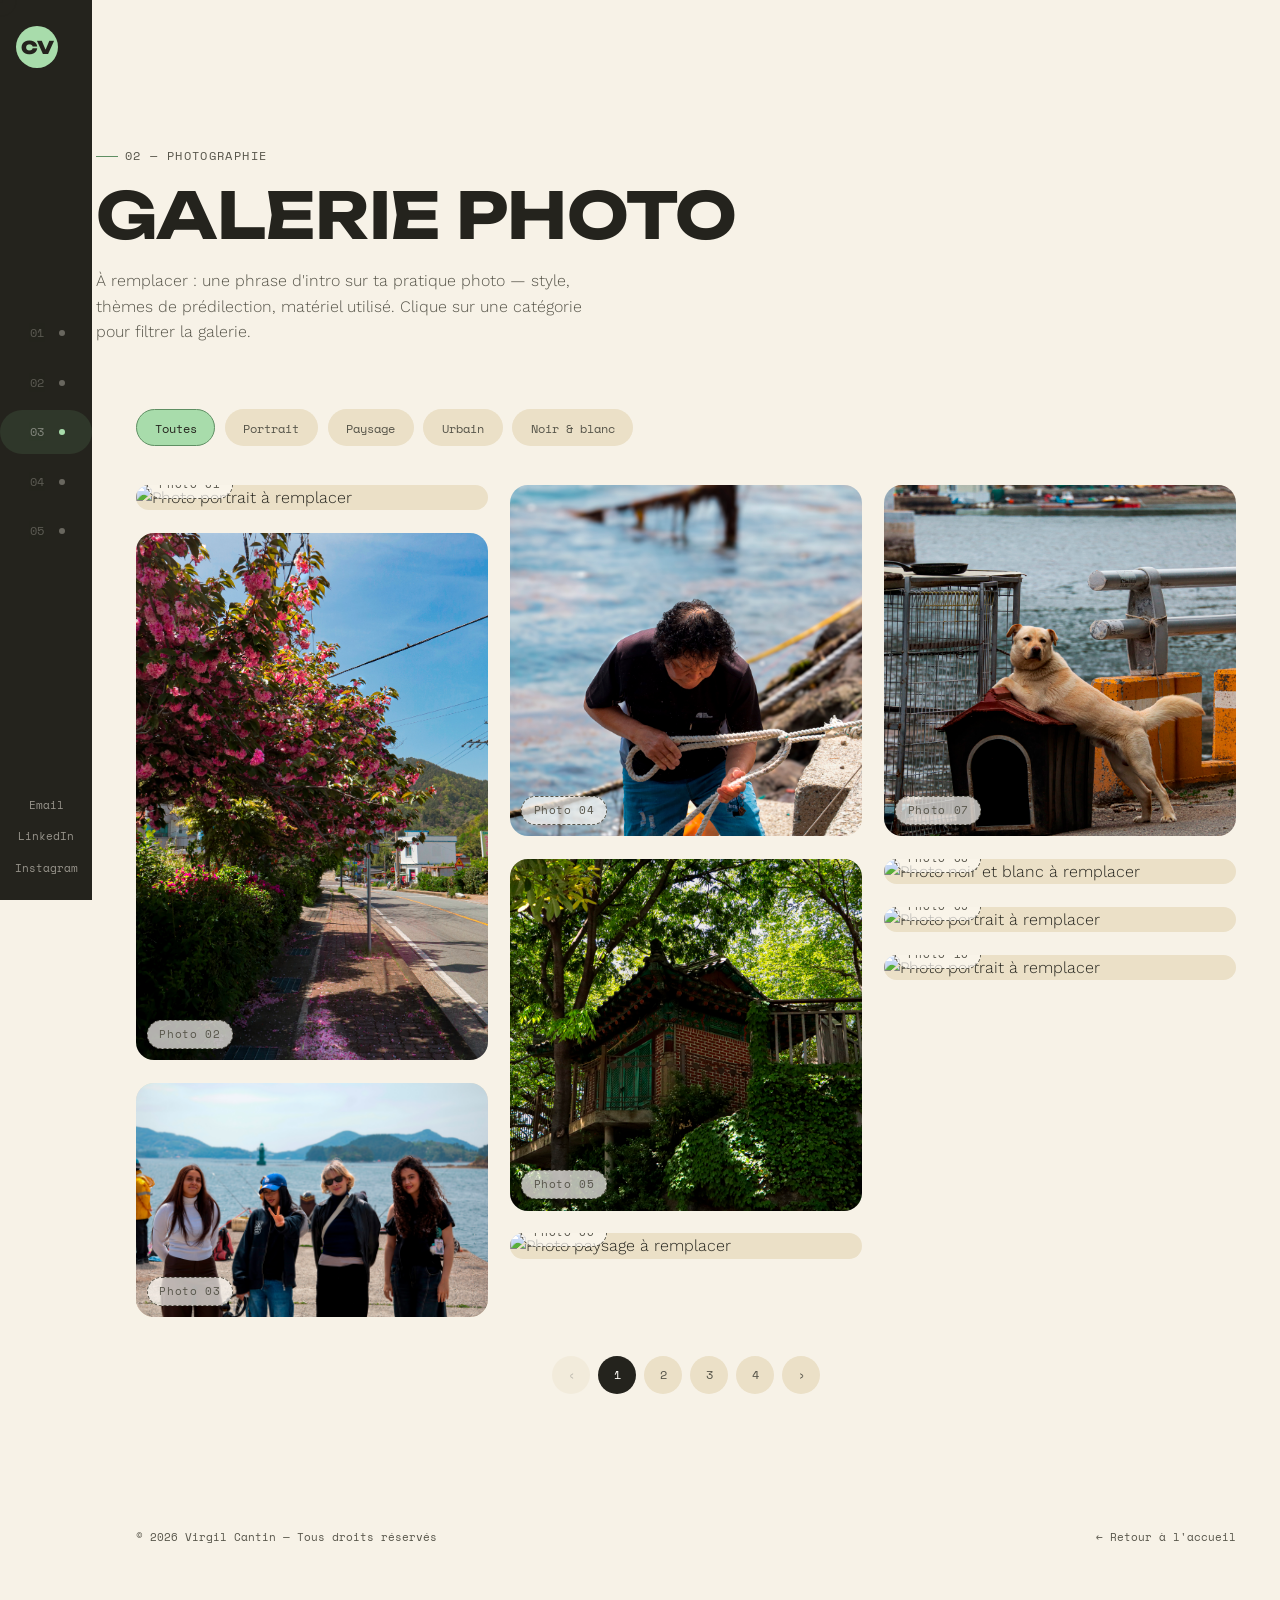
==== photographie.html @ a4f4c428 "mon portfolio" ====
<!DOCTYPE html>
<html lang="fr">

<head>
  <meta charset="UTF-8">
  <meta name="viewport" content="width=device-width, initial-scale=1.0">
  <title>Photographie — Prénom Nom</title>
  <link rel="preconnect" href="https://fonts.googleapis.com">
  <link rel="preconnect" href="https://fonts.gstatic.com" crossorigin>
  <link
    href="https://fonts.googleapis.com/css2?family=Unbounded:wght@400;700;900&family=Work+Sans:wght@300;400;500;600&family=Space+Mono:wght@400;700&display=swap"
    rel="stylesheet">
  <link rel="stylesheet" href="css/style.css">
</head>

<body>

  <div class="cursor-dot"></div>
  <div class="cursor-ring"></div>

  <div class="site">

    <nav class="nav">
      <div style="display:flex;align-items:center;gap:1rem;width:100%;padding:0 1rem;">
        <a href="index.html" class="nav-logo">CV</a>
        <button class="nav-toggle" aria-label="Ouvrir le menu"><span></span></button>
      </div>
      <ul class="nav-links">
        <div class="nav-blob"></div>
        <li><a href="index.html" class="nav-link"><span class="index">01</span><span class="dot"></span><span
              class="label">Accueil</span></a></li>
        <li><a href="Site documentaire.html" class="nav-link"><span class="index">02</span><span
              class="dot"></span><span class="label">Site documentaire</span></a></li>
        <li><a href="photographie.html" class="nav-link is-active"><span class="index">03</span><span
              class="dot"></span><span class="label">Photographie</span></a></li>
        <li><a href="Plami.html" class="nav-link"><span class="index">04</span><span
              class="dot"></span><span class="label">Plami</span></a></li>
        <li><a href="projets-professionnels.html" class="nav-link"><span class="index">05</span><span
              class="dot"></span><span class="label">Projets pro</span></a></li>
      </ul>
      <div class="nav-social">
        <a href="mailto:contact@prenomnom.fr">Email</a>
        <a href="https://www.linkedin.com/in/virgil-cantin-906554271/" target="_blank" rel="noopener">LinkedIn</a>
        <a href="https://www.instagram.com/vcpho.to/" target="_blank" rel="noopener">Instagram</a>
      </div>
    </nav>

    <main class="main">

      <header class="page-header wrap">
        <p class="eyebrow reveal">02 — Photographie</p>
        <h1 class="reveal" style="transition-delay:.05s">Galerie photo</h1>
        <p class="reveal" style="transition-delay:.1s">
          À remplacer : une phrase d'intro sur ta pratique photo — style, thèmes de
          prédilection, matériel utilisé. Clique sur une catégorie pour filtrer la galerie.
        </p>
      </header>

      <section class="section" style="padding-top:0;">
        <div class="wrap">

          <div class="filters reveal">
            <button class="filter-btn is-active" data-filter="all">Toutes</button>
            <button class="filter-btn" data-filter="portrait">Portrait</button>
            <button class="filter-btn" data-filter="paysage">Paysage</button>
            <button class="filter-btn" data-filter="urbain">Urbain</button>
            <button class="filter-btn" data-filter="noir-et-blanc">Noir & blanc</button>
          </div>

          <div class="gallery reveal">
            <!-- Répète ce bloc pour chaque photo — remplace l'image (src), la catégorie (data-cat) et la légende (data-caption) -->
            <div class="gallery-item" data-cat="portrait" data-caption="Portrait — Titre de la photo, lieu, année">
              <img src="images/IMG_0349.jpg" alt="Photo portrait à remplacer" loading="lazy">
              <span class="placeholder-tag" style="position:absolute;bottom:.7rem;left:.7rem;">Photo 01</span>
              <div class="gallery-cap"><span>Portrait — à remplacer</span></div>
            </div>
            <div class="gallery-item" data-cat="paysage" data-caption="Paysage — Titre de la photo, lieu, année">
              <img src="images/IMG_0351.jpg" alt="Photo paysage à remplacer" loading="lazy">
              <span class="placeholder-tag" style="position:absolute;bottom:.7rem;left:.7rem;">Photo 02</span>
              <div class="gallery-cap"><span>Paysage — à remplacer</span></div>
            </div>
            <div class="gallery-item" data-cat="urbain" data-caption="Urbain — Titre de la photo, lieu, année">
              <img src="images/IMG_0615.jpg" alt="Photo urbaine à remplacer" loading="lazy">
              <span class="placeholder-tag" style="position:absolute;bottom:.7rem;left:.7rem;">Photo 03</span>
              <div class="gallery-cap"><span>Urbain — à remplacer</span></div>
            </div>
            <div class="gallery-item" data-cat="noir-et-blanc"
              data-caption="Noir & blanc — Titre de la photo, lieu, année">
              <img src="images/IMG_0589.jpg" alt="Photo noir et blanc à remplacer" loading="lazy">
              <span class="placeholder-tag" style="position:absolute;bottom:.7rem;left:.7rem;">Photo 04</span>
              <div class="gallery-cap"><span>Noir & blanc — à remplacer</span></div>
            </div>
            <div class="gallery-item" data-cat="portrait" data-caption="Portrait — Titre de la photo, lieu, année">
              <img src="images/IMG_0510.jpg" alt="Photo portrait à remplacer" loading="lazy">
              <span class="placeholder-tag" style="position:absolute;bottom:.7rem;left:.7rem;">Photo 05</span>
              <div class="gallery-cap"><span>Portrait — à remplacer</span></div>
            </div>
            <div class="gallery-item" data-cat="paysage" data-caption="Paysage — Titre de la photo, lieu, année">
              <img src="images/IMG_0995.jpg" alt="Photo paysage à remplacer" loading="lazy">
              <span class="placeholder-tag" style="position:absolute;bottom:.7rem;left:.7rem;">Photo 06</span>
              <div class="gallery-cap"><span>Paysage — à remplacer</span></div>
            </div>
            <div class="gallery-item" data-cat="urbain" data-caption="Urbain — Titre de la photo, lieu, année">
              <img src="images/IMG_0647.jpg" alt="Photo urbaine à remplacer" loading="lazy">
              <span class="placeholder-tag" style="position:absolute;bottom:.7rem;left:.7rem;">Photo 07</span>
              <div class="gallery-cap"><span>Urbain — à remplacer</span></div>
            </div>
            <div class="gallery-item" data-cat="noir-et-blanc"
              data-caption="Noir & blanc — Titre de la photo, lieu, année">
              <img src="images/IMG_1002.jpg" alt="Photo noir et blanc à remplacer" loading="lazy">
              <span class="placeholder-tag" style="position:absolute;bottom:.7rem;left:.7rem;">Photo 08</span>
              <div class="gallery-cap"><span>Noir & blanc — à remplacer</span></div>
            </div>
            <div class="gallery-item" data-cat="portrait" data-caption="Portrait — Titre de la photo, lieu, année">
              <img src="images/IMG_1003.jpg" alt="Photo portrait à remplacer" loading="lazy">
              <span class="placeholder-tag" style="position:absolute;bottom:.7rem;left:.7rem;">Photo 09</span>
              <div class="gallery-cap"><span>Portrait — à remplacer</span></div>
            </div>
            <div class="gallery-item" data-cat="portrait" data-caption="Portrait — Titre de la photo, lieu, année">
              <img src="images/IMG_1012.jpg" alt="Photo portrait à remplacer" loading="lazy">
              <span class="placeholder-tag" style="position:absolute;bottom:.7rem;left:.7rem;">Photo 10</span>
              <div class="gallery-cap"><span>Portrait — à remplacer</span></div>
            </div>
            <div class="gallery-item" data-cat="portrait" data-caption="Portrait — Titre de la photo, lieu, année">
              <img src="images/IMG_1045.jpg" alt="Photo portrait à remplacer" loading="lazy">
              <span class="placeholder-tag" style="position:absolute;bottom:.7rem;left:.7rem;">Photo 11</span>
              <div class="gallery-cap"><span>Portrait — à remplacer</span></div>
            </div>
            <div class="gallery-item" data-cat="portrait" data-caption="Portrait — Titre de la photo, lieu, année">
              <img src="images/IMG_1046.jpg" alt="Photo portrait à remplacer" loading="lazy">
              <span class="placeholder-tag" style="position:absolute;bottom:.7rem;left:.7rem;">Photo 12</span>
              <div class="gallery-cap"><span>Portrait — à remplacer</span></div>
            </div>
            <div class="gallery-item" data-cat="portrait" data-caption="Portrait — Titre de la photo, lieu, année">
              <img src="images/IMG_1395.jpg" alt="Photo portrait à remplacer" loading="lazy">
              <span class="placeholder-tag" style="position:absolute;bottom:.7rem;left:.7rem;">Photo 13</span>
              <div class="gallery-cap"><span>Portrait — à remplacer</span></div>
            </div>
            <div class="gallery-item" data-cat="portrait" data-caption="Portrait — Titre de la photo, lieu, année">
              <img src="images/IMG_1398.jpg" alt="Photo portrait à remplacer" loading="lazy">
              <span class="placeholder-tag" style="position:absolute;bottom:.7rem;left:.7rem;">Photo 14</span>
              <div class="gallery-cap"><span>Portrait — à remplacer</span></div>
            </div>
            <div class="gallery-item" data-cat="portrait" data-caption="Portrait — Titre de la photo, lieu, année">
              <img src="images/IMG_1632.jpg" alt="Photo portrait à remplacer" loading="lazy">
              <span class="placeholder-tag" style="position:absolute;bottom:.7rem;left:.7rem;">Photo 15</span>
              <div class="gallery-cap"><span>Portrait — à remplacer</span></div>
            </div>
            <div class="gallery-item" data-cat="portrait" data-caption="Portrait — Titre de la photo, lieu, année">
              <img src="images/IMG_1457.jpg" alt="Photo portrait à remplacer" loading="lazy">
              <span class="placeholder-tag" style="position:absolute;bottom:.7rem;left:.7rem;">Photo 16</span>
              <div class="gallery-cap"><span>Portrait — à remplacer</span></div>
            </div>
            <div class="gallery-item" data-cat="portrait" data-caption="Portrait — Titre de la photo, lieu, année">
              <img src="images/IMG_1462.jpg" alt="Photo portrait à remplacer" loading="lazy">
              <span class="placeholder-tag" style="position:absolute;bottom:.7rem;left:.7rem;">Photo 17</span>
              <div class="gallery-cap"><span>Portrait — à remplacer</span></div>
            </div>
            <div class="gallery-item" data-cat="portrait" data-caption="Portrait — Titre de la photo, lieu, année">
              <img src="images/IMG_1483.jpg" alt="Photo portrait à remplacer" loading="lazy">
              <span class="placeholder-tag" style="position:absolute;bottom:.7rem;left:.7rem;">Photo 18</span>
              <div class="gallery-cap"><span>Portrait — à remplacer</span></div>
            </div>
            <div class="gallery-item" data-cat="portrait" data-caption="Portrait — Titre de la photo, lieu, année">
              <img src="images/IMG_1519.jpg" alt="Photo portrait à remplacer" loading="lazy">
              <span class="placeholder-tag" style="position:absolute;bottom:.7rem;left:.7rem;">Photo 19</span>
              <div class="gallery-cap"><span>Portrait — à remplacer</span></div>
            </div>
            <div class="gallery-item" data-cat="portrait" data-caption="Portrait — Titre de la photo, lieu, année">
              <img src="images/IMG_1520.jpg" alt="Photo portrait à remplacer" loading="lazy">
              <span class="placeholder-tag" style="position:absolute;bottom:.7rem;left:.7rem;">Photo 20</span>
              <div class="gallery-cap"><span>Portrait — à remplacer</span></div>
            </div>
            <div class="gallery-item" data-cat="portrait" data-caption="Portrait — Titre de la photo, lieu, année">
              <img src="images/IMG_1550.jpg" alt="Photo portrait à remplacer" loading="lazy">
              <span class="placeholder-tag" style="position:absolute;bottom:.7rem;left:.7rem;">Photo 21</span>
              <div class="gallery-cap"><span>Portrait — à remplacer</span></div>
            </div>
            <div class="gallery-item" data-cat="portrait" data-caption="Portrait — Titre de la photo, lieu, année">
              <img src="images/IMG_1566.jpg" alt="Photo portrait à remplacer" loading="lazy">
              <span class="placeholder-tag" style="position:absolute;bottom:.7rem;left:.7rem;">Photo 22</span>
              <div class="gallery-cap"><span>Portrait — à remplacer</span></div>
            </div>
            <div class="gallery-item" data-cat="portrait" data-caption="Portrait — Titre de la photo, lieu, année">
              <img src="images/IMG_1562.jpg" alt="Photo portrait à remplacer" loading="lazy">
              <span class="placeholder-tag" style="position:absolute;bottom:.7rem;left:.7rem;">Photo 23</span>
              <div class="gallery-cap"><span>Portrait — à remplacer</span></div>
            </div>
            <div class="gallery-item" data-cat="portrait" data-caption="Portrait — Titre de la photo, lieu, année">
              <img src="images/IMG_1571.jpg" alt="Photo portrait à remplacer" loading="lazy">
              <span class="placeholder-tag" style="position:absolute;bottom:.7rem;left:.7rem;">Photo 24</span>
              <div class="gallery-cap"><span>Portrait — à remplacer</span></div>
            </div>
            <div class="gallery-item" data-cat="portrait" data-caption="Portrait — Titre de la photo, lieu, année">
              <img src="images/IMG_1584.jpg" alt="Photo portrait à remplacer" loading="lazy">
              <span class="placeholder-tag" style="position:absolute;bottom:.7rem;left:.7rem;">Photo 25</span>
              <div class="gallery-cap"><span>Portrait — à remplacer</span></div>
            </div>
            <div class="gallery-item" data-cat="portrait" data-caption="Portrait — Titre de la photo, lieu, année">
              <img src="images/IMG_1592.jpg" alt="Photo portrait à remplacer" loading="lazy">
              <span class="placeholder-tag" style="position:absolute;bottom:.7rem;left:.7rem;">Photo 26</span>
              <div class="gallery-cap"><span>Portrait — à remplacer</span></div>
            </div>
            <div class="gallery-item" data-cat="portrait" data-caption="Portrait — Titre de la photo, lieu, année">
              <img src="images/IMG_1595.jpg" alt="Photo portrait à remplacer" loading="lazy">
              <span class="placeholder-tag" style="position:absolute;bottom:.7rem;left:.7rem;">Photo 27</span>
              <div class="gallery-cap"><span>Portrait — à remplacer</span></div>
            </div>
            <div class="gallery-item" data-cat="portrait" data-caption="Portrait — Titre de la photo, lieu, année">
              <img src="images/IMG_1597.jpg" alt="Photo portrait à remplacer" loading="lazy">
              <span class="placeholder-tag" style="position:absolute;bottom:.7rem;left:.7rem;">Photo 28</span>
              <div class="gallery-cap"><span>Portrait — à remplacer</span></div>
            </div>
            <div class="gallery-item" data-cat="portrait" data-caption="Portrait — Titre de la photo, lieu, année">
              <img src="images/IMG_1609.jpg" alt="Photo portrait à remplacer" loading="lazy">
              <span class="placeholder-tag" style="position:absolute;bottom:.7rem;left:.7rem;">Photo 29</span>
              <div class="gallery-cap"><span>Portrait — à remplacer</span></div>
            </div>
            <div class="gallery-item" data-cat="portrait" data-caption="Portrait — Titre de la photo, lieu, année">
              <img src="images/IMG_1615.jpg" alt="Photo portrait à remplacer" loading="lazy">
              <span class="placeholder-tag" style="position:absolute;bottom:.7rem;left:.7rem;">Photo 30</span>
              <div class="gallery-cap"><span>Portrait — à remplacer</span></div>
            </div>
            <div class="gallery-item" data-cat="portrait" data-caption="Portrait — Titre de la photo, lieu, année">
              <img src="images/IMG_1619.jpg" alt="Photo portrait à remplacer" loading="lazy">
              <span class="placeholder-tag" style="position:absolute;bottom:.7rem;left:.7rem;">Photo 31</span>
              <div class="gallery-cap"><span>Portrait — à remplacer</span></div>
            </div>
            <div class="gallery-item" data-cat="portrait" data-caption="Portrait — Titre de la photo, lieu, année">
              <img src="images/IMG_1623.jpg" alt="Photo portrait à remplacer" loading="lazy">
              <span class="placeholder-tag" style="position:absolute;bottom:.7rem;left:.7rem;">Photo 32</span>
              <div class="gallery-cap"><span>Portrait — à remplacer</span></div>
            </div>

          </div>
      </section>

      <section class="wrap" style="padding-bottom:5rem;">
        <div class="footer">
          <span>© 2026 Virgil Cantin — Tous droits réservés</span>
          <a href="index.html">← Retour à l'accueil</a>
        </div>
      </section>
    </main>
  </div>

  <!-- Lightbox -->
  <div class="lightbox">
    <button class="lightbox-close">Fermer ✕</button>
    <button class="lightbox-nav lightbox-prev" aria-label="Précédent">‹</button>
    <div class="lightbox-inner">
      <img src="" alt="">
      <p class="lightbox-cap"></p>
    </div>
    <button class="lightbox-nav lightbox-next" aria-label="Suivant">›</button>
  </div>

  <script src="js/main.js"></script>
</body>

</html>
---- css/style.css ----
/* =========================================================
   PORTFOLIO — DESIGN TOKENS
   Display: Unbounded (épais, stylé) / Body: Work Sans (fin)
   Mono/labels: Space Mono
   ========================================================= */
:root{
  --beige-light: #F7F2E7;
  --beige: #EBE0C7;
  --beige-dark: #D8C8A0;
  --green: #A8DCAB;
  --green-deep: #5F8F63;
  --charcoal: #24231D;
  --charcoal-soft: #57554A;
  --white: #FFFDF8;

  --font-display: 'Unbounded', sans-serif;
  --font-body: 'Work Sans', sans-serif;
  --font-mono: 'Space Mono', monospace;

  --nav-w: 92px;
  --nav-w-open: 260px;
  --ease: cubic-bezier(.22,1,.36,1);
  --dur-s: .25s;
  --dur-m: .55s;
  --dur-l: .9s;
}

*,*::before,*::after{ box-sizing: border-box; }
html{ scroll-behavior: smooth; }
@media (prefers-reduced-motion: reduce){
  html{ scroll-behavior: auto; }
  *,*::before,*::after{ animation-duration: .001ms !important; animation-iteration-count: 1 !important; transition-duration: .001ms !important; scroll-behavior: auto !important; }
}

body{
  margin:0;
  background: var(--beige-light);
  color: var(--charcoal);
  font-family: var(--font-body);
  font-weight: 300;
  font-size: 16px;
  line-height: 1.6;
  -webkit-font-smoothing: antialiased;
  overflow-x: hidden;
}

img{ max-width:100%; display:block; }
a{ color: inherit; text-decoration: none; }
ul{ list-style:none; margin:0; padding:0; }
button{ font-family: inherit; cursor:pointer; }

::selection{ background: var(--green); color: var(--charcoal); }

h1,h2,h3,h4{
  font-family: var(--font-display);
  font-weight: 700;
  line-height: 1.05;
  margin: 0;
  letter-spacing: -0.01em;
}

.eyebrow{
  font-family: var(--font-mono);
  text-transform: uppercase;
  letter-spacing: .12em;
  font-size: .72rem;
  color: var(--green-deep);
  display:flex;
  align-items:center;
  gap:.6em;
}
.eyebrow::before{
  content:"";
  width: 22px; height: 1px;
  background: var(--green-deep);
  display:inline-block;
}

/* =========================================================
   CUSTOM CURSOR (desktop / pointer devices only)
   ========================================================= */
.cursor-dot, .cursor-ring{
  position: fixed; top:0; left:0;
  pointer-events:none;
  border-radius:50%;
  z-index: 9999;
  transform: translate(-50%,-50%);
  will-change: transform;
}
.cursor-dot{
  width:6px; height:6px;
  background: var(--charcoal);
}
.cursor-ring{
  width:34px; height:34px;
  border: 1px solid var(--charcoal);
  opacity:.5;
  transition: width var(--dur-s) var(--ease), height var(--dur-s) var(--ease),
              background var(--dur-s) var(--ease), opacity var(--dur-s) var(--ease),
              border-color var(--dur-s) var(--ease);
}
.cursor-ring.is-hover{
  width: 64px; height: 64px;
  background: var(--green);
  opacity:.35;
  border-color: transparent;
}
@media (hover:none), (pointer:coarse){
  .cursor-dot, .cursor-ring{ display:none; }
}

/* =========================================================
   LAYOUT SHELL
   ========================================================= */
.site{
  display:flex;
  min-height:100vh;
}

/* ---- Sidebar navigation ---- */
.nav{
  position: fixed;
  top:0; left:0;
  height:100vh;
  width: var(--nav-w);
  background: var(--charcoal);
  color: var(--beige-light);
  display:flex;
  flex-direction:column;
  align-items:center;
  justify-content:space-between;
  padding: 1.6rem 0 1.4rem;
  z-index: 500;
  transition: width var(--dur-m) var(--ease);
}
.nav:hover{ width: var(--nav-w-open); }

.nav-logo{
  font-family: var(--font-display);
  font-weight: 900;
  font-size: 1.1rem;
  background: var(--green);
  color: var(--charcoal);
  width: 42px; height:42px;
  border-radius: 50%;
  display:flex; align-items:center; justify-content:center;
  flex-shrink:0;
}

.nav-links{
  display:flex;
  flex-direction:column;
  gap: .35rem;
  width:100%;
  padding: 0 1rem;
}
.nav-link{
  position:relative;
  display:flex;
  align-items:center;
  gap: .9rem;
  padding: .75rem .85rem;
  border-radius: 999px;
  font-family: var(--font-mono);
  font-size: .78rem;
  letter-spacing:.04em;
  white-space:nowrap;
  color: rgba(247,242,231,.65);
  overflow:hidden;
  transition: color var(--dur-s) var(--ease);
}
.nav-link .dot{
  width:6px; height:6px; border-radius:50%;
  background: currentColor;
  flex-shrink:0;
  opacity:.5;
  transition: opacity var(--dur-s) var(--ease);
}
.nav-link .label{ opacity:0; transform: translateX(-6px); transition: opacity var(--dur-s) var(--ease), transform var(--dur-s) var(--ease); }
.nav:hover .nav-link .label{ opacity:1; transform:none; }
.nav-link .index{ font-variant-numeric: tabular-nums; opacity:.4; }

.nav-link.is-active{ color: var(--white); }
.nav-link.is-active .dot{ background: var(--green); opacity:1; }
.nav-link:hover{ color: var(--white); }

.nav-blob{
  position:absolute;
  left:0; top:0;
  width:100%; height: 0;
  background: var(--green-deep);
  opacity:.18;
  border-radius: 999px;
  z-index:-1;
  transition: top var(--dur-m) var(--ease), height var(--dur-m) var(--ease);
}

.nav-social{
  display:flex;
  flex-direction:column;
  gap:.9rem;
  align-items:center;
  padding: 0 1rem;
  width:100%;
}
.nav-social a{
  font-family: var(--font-mono);
  font-size: .68rem;
  color: rgba(247,242,231,.55);
  white-space:nowrap;
  overflow:hidden;
  transition: color var(--dur-s) var(--ease);
}
.nav-social a:hover{ color: var(--green); }

.nav-toggle{
  display:none;
}

/* ---- Main content area ---- */
.main{
  margin-left: var(--nav-w);
  width: calc(100% - var(--nav-w));
  min-height:100vh;
}

.wrap{
  max-width: 1180px;
  margin: 0 auto;
  padding: 0 2.5rem;
}

/* =========================================================
   REVEAL ON SCROLL
   ========================================================= */
.reveal{
  opacity:0;
  transform: translateY(28px);
  transition: opacity .8s var(--ease), transform .8s var(--ease);
}
.reveal.is-visible{ opacity:1; transform:none; }
.reveal-stagger > *{ transition-delay: calc(var(--i,0) * 80ms); }

/* =========================================================
   HERO
   ========================================================= */
.hero{
  position:relative;
  min-height: 100vh;
  display:flex;
  flex-direction:column;
  justify-content:center;
  padding: 7rem 0 4rem;
  overflow:hidden;
}
.hero-grid-bg{
  position:absolute;
  inset:0;
  z-index:0;
  display:grid;
  grid-template-columns: repeat(6, 1fr);
  gap: 14px;
  padding: 2.5rem;
  opacity: .5;
  pointer-events:none;
}
.hero-grid-bg .cell{
  border-radius: 18px;
  background: var(--beige);
  aspect-ratio: 1;
  transform: translate(var(--px,0), var(--py,0));
  transition: transform .4s var(--ease);
}
.hero-grid-bg .cell:nth-child(3n){ background: var(--beige-dark); }
.hero-grid-bg .cell:nth-child(5n){ background: var(--green); opacity:.7;}

.hero-inner{ position:relative; z-index:1; }

.hero-title{
  font-size: clamp(2.6rem, 7.4vw, 6.4rem);
  font-weight: 900;
  text-transform: uppercase;
}
.hero-title span{
  display:block;
  position:relative;
}
.hero-title .line-2{
  color: var(--white);
  -webkit-text-stroke: 1.5px var(--charcoal);
}
.hero-underline{
  position:relative;
  display:inline-block;
}
.hero-underline::after{
  content:"";
  position:absolute;
  left:0; bottom:.08em;
  width:100%; height:.22em;
  background: var(--green);
  z-index:-1;
  transform-origin:left;
  animation: swipe 1s var(--ease) .5s both;
}
@keyframes swipe{ from{ transform: scaleX(0); } to{ transform: scaleX(1); } }

.hero-sub{
  max-width: 480px;
  margin-top: 1.6rem;
  color: var(--charcoal-soft);
  font-size: 1.05rem;
}

.tag-row{
  display:flex; flex-wrap:wrap; gap:.6rem;
  margin-top: 1.8rem;
}
.tag{
  font-family: var(--font-mono);
  font-size: .72rem;
  letter-spacing: .04em;
  padding: .5rem 1rem;
  border-radius: 999px;
  background: var(--beige);
  border: 1px solid var(--beige-dark);
}
.tag.is-green{ background: var(--green); border-color: var(--green-deep); }

.hero-scroll{
  position:absolute;
  right: 2.5rem; bottom: 2.2rem;
  writing-mode: vertical-rl;
  font-family: var(--font-mono);
  font-size: .7rem;
  letter-spacing:.15em;
  display:flex; align-items:center; gap:.6rem;
  color: var(--charcoal-soft);
}
.hero-scroll::after{
  content:"";
  width:1px; height: 46px;
  background: var(--charcoal-soft);
  animation: scrollpulse 1.8s ease-in-out infinite;
}
@keyframes scrollpulse{ 0%,100%{ transform: scaleY(1); opacity:.4 } 50%{ transform: scaleY(.5); opacity:1 } }

/* =========================================================
   SECTION HEADERS
   ========================================================= */
.section{ padding: 6rem 0; }
.section-head{
  display:flex;
  justify-content:space-between;
  align-items:flex-end;
  gap: 2rem;
  margin-bottom: 3rem;
  flex-wrap:wrap;
}
.section-title{ font-size: clamp(1.8rem, 3.6vw, 2.8rem); margin-top:.5rem; }
.section-note{
  max-width: 340px;
  color: var(--charcoal-soft);
  font-size: .92rem;
}

/* =========================================================
   CARDS — projects / featured work
   ========================================================= */
.grid{
  display:grid;
  grid-template-columns: repeat(auto-fit, minmax(280px, 1fr));
  gap: 1.6rem;
}
.card{
  position:relative;
  background: var(--white);
  border-radius: 22px;
  overflow:hidden;
  border: 1px solid var(--beige-dark);
  transition: transform var(--dur-m) var(--ease), box-shadow var(--dur-m) var(--ease);
}
.card:hover{
  transform: translateY(-6px);
  box-shadow: 0 24px 48px -24px rgba(36,35,29,.28);
}
.card-media{
  position:relative;
  aspect-ratio: 4/3;
  background: linear-gradient(135deg, var(--beige) 0%, var(--beige-dark) 100%);
  overflow:hidden;
  display:flex; align-items:center; justify-content:center;
}
.card-media img{ width:100%; height:100%; object-fit:cover; transition: transform var(--dur-l) var(--ease); }
.card:hover .card-media img{ transform: scale(1.06); }
.placeholder-tag{
  font-family: var(--font-mono);
  font-size: .68rem;
  letter-spacing:.06em;
  color: var(--charcoal-soft);
  background: rgba(255,253,248,.7);
  padding: .3rem .7rem;
  border-radius: 999px;
  border: 1px dashed var(--charcoal-soft);
}
.card-media:has(.Imagedocu) {
  aspect-ratio: auto;
  height: auto;
}
.sujet-layout{
  display:grid;
  grid-template-columns: 1.3fr 1fr;
  gap: 2.5rem;
  align-items: start; /* le texte ne s'étire pas, il reste calé en haut, côté à côte avec les images */
}

.sujet-images{
  display:grid;
  grid-template-columns: 1fr 1fr;
  gap: .8rem;
}

.sujet-img{
  aspect-ratio: 1/1;
  border-radius: 16px;
  overflow:hidden;
  background: var(--beige);
}

.sujet-img img{
  width:100%;
  height:100%;
  object-fit: cover;
}

@media (max-width: 800px){
  .sujet-layout{
    grid-template-columns: 1fr;
  }
  .sujet-images{
    order: -1; /* les images passent au-dessus du texte sur mobile */
  }
}
.card-overlay{
  position:absolute; inset:0;
  background: linear-gradient(0deg, rgba(36,35,29,.75), rgba(36,35,29,0) 55%);
  display:flex; align-items:flex-end;
  padding: 1rem;
  opacity:0;
  transition: opacity var(--dur-m) var(--ease);
}
.card:hover .card-overlay{ opacity:1; }
.card-overlay span{
  font-family: var(--font-mono);
  color: var(--beige-light);
  font-size: .74rem;
  letter-spacing: .04em;
}
.card-body{ padding: 1.3rem 1.4rem 1.5rem; }
.card-cat{
  font-family: var(--font-mono);
  font-size: .68rem;
  letter-spacing:.08em;
  color: var(--green-deep);
  text-transform:uppercase;
}
.linkPres{
  display:flex;
  align-items:center;
  gap:.6rem;
  font-family: var(--font-mono);
  font-size: .8rem;
  letter-spacing:.03em;
  padding: .85rem 1.5rem;
  margin-top: 50px;
  border-radius: 999px;
  border: 1px solid var(--charcoal);
  background: transparent;
  transition: background var(--dur-s) var(--ease), color var(--dur-s) var(--ease), transform var(--dur-s) var(--ease);
}
.card-title{ font-size: 1.15rem; margin-top:.4rem; font-weight:700; }
.card-desc{ font-size: .88rem; color: var(--charcoal-soft); margin-top:.5rem; }

/* =========================================================
   BUTTONS
   ========================================================= */
.btn{
  display:inline-flex;
  align-items:center;
  gap:.6rem;
  font-family: var(--font-mono);
  font-size: .8rem;
  letter-spacing:.03em;
  padding: .85rem 1.5rem;
  border-radius: 999px;
  border: 1px solid var(--charcoal);
  background: transparent;
  transition: background var(--dur-s) var(--ease), color var(--dur-s) var(--ease), transform var(--dur-s) var(--ease);
}
.btn:hover{ background: var(--charcoal); color: var(--white); transform: translateY(-2px); }
.btn.is-solid{ background: var(--charcoal); color: var(--white); }
.btn.is-solid:hover{ background: var(--green-deep); border-color: var(--green-deep); color: var(--charcoal); }
.btn-arrow{ transition: transform var(--dur-s) var(--ease); }
.btn:hover .btn-arrow{ transform: translateX(4px); }

/* =========================================================
   FILTER PILLS (gallery)
   ========================================================= */
.filters{ display:flex; flex-wrap:wrap; gap:.6rem; margin-bottom: 2.4rem; }
.filter-btn{
  font-family: var(--font-mono);
  font-size: .76rem;
  padding: .55rem 1.1rem;
  border-radius: 999px;
  background: var(--beige);
  border: 1px solid transparent;
  color: var(--charcoal-soft);
  transition: all var(--dur-s) var(--ease);
}
.filter-btn.is-active, .filter-btn:hover{
  background: var(--green);
  color: var(--charcoal);
  border-color: var(--green-deep);
}

/* =========================================================
   PHOTO GALLERY (masonry-ish)
   ========================================================= */
.gallery{
  columns: 3 220px;
  column-gap: 1.4rem;
}
.gallery-item{
  break-inside: avoid;
  margin-bottom: 1.4rem;
  border-radius: 18px;
  overflow:hidden;
  position:relative;
  cursor: pointer;
  background: var(--beige);
}
.gallery-item img{ width:100%; display:block; transition: transform var(--dur-l) var(--ease); }
.gallery-item:hover img{ transform: scale(1.05); }
.gallery-item .placeholder-tag{ position:absolute; bottom:.7rem; left:.7rem; }
.gallery-cap{
  position:absolute; inset:0;
  background: linear-gradient(0deg, rgba(36,35,29,.7), transparent 50%);
  opacity:0;
  display:flex; align-items:flex-end; padding: .9rem;
  transition: opacity var(--dur-s) var(--ease);
}
.gallery-item:hover .gallery-cap{ opacity:1; }
.gallery-cap span{ color:var(--white); font-family: var(--font-mono); font-size:.72rem; }

/* Pagination (galerie photo) */
.pagination{
  display:flex;
  justify-content:center;
  align-items:center;
  gap:.5rem;
  flex-wrap:wrap;
  margin-top: 2.4rem;
}
.page-btn{
  font-family: var(--font-mono);
  font-size: .78rem;
  min-width: 38px;
  height: 38px;
  padding: 0 .6rem;
  border-radius: 999px;
  background: var(--beige);
  border: 1px solid transparent;
  color: var(--charcoal-soft);
  transition: all var(--dur-s) var(--ease);
}
.page-btn:hover:not(:disabled){
  background: var(--green);
  color: var(--charcoal);
  border-color: var(--green-deep);
}
.page-btn.is-active{
  background: var(--charcoal);
  color: var(--white);
}
.page-btn:disabled{
  opacity: .35;
  cursor: default;
}

/* Lightbox */
.lightbox{
  position: fixed; inset:0;
  background: rgba(36,35,29,.92);
  z-index: 2000;
  display:flex; align-items:center; justify-content:center;
  opacity:0; pointer-events:none;
  transition: opacity var(--dur-m) var(--ease);
}
.lightbox.is-open{ opacity:1; pointer-events:all; }
.lightbox-inner{
  max-width: 82vw; max-height: 82vh;
  transform: scale(.92);
  transition: transform var(--dur-m) var(--ease);
  text-align:center;
}
.lightbox.is-open .lightbox-inner{ transform: scale(1); }
.lightbox-inner img{ max-height: 74vh; border-radius: 12px; margin:0 auto; }
.lightbox-cap{ color: var(--beige-light); font-family: var(--font-mono); font-size:.78rem; margin-top:1rem; }
.lightbox-close{
  position:absolute; top: 2rem; right: 2.5rem;
  color: var(--beige-light);
  font-family: var(--font-mono);
  font-size: .8rem;
  border: 1px solid rgba(247,242,231,.4);
  border-radius:999px;
  padding: .5rem 1rem;
}
.lightbox-nav{
  position:absolute; top:50%; transform: translateY(-50%);
  color: var(--beige-light);
  font-size: 1.6rem;
  padding: .5rem 1rem;
  opacity:.6;
  transition: opacity var(--dur-s);
}
.lightbox-nav:hover{ opacity:1; }
.lightbox-prev{ left: 1.5rem; }
.lightbox-next{ right: 1.5rem; }

/* =========================================================
   TIMELINE (projets scolaires / pro)
   ========================================================= */
.timeline{ position:relative; }
.timeline::before{
  content:"";
  position:absolute; left: 68px; top:0; bottom:0;
  width:1px; background: var(--beige-dark);
}
.timeline-item{
  position:relative;
  display:grid;
  grid-template-columns: 68px 1fr;
  gap: 2.2rem;
  padding-bottom: 3.4rem;
}
.timeline-item:last-child{ padding-bottom:0; }
.timeline-year{
  font-family: var(--font-mono);
  font-size: .82rem;
  color: var(--charcoal-soft);
  padding-top: .3rem;
  text-align:right;
  position:relative;
}
.timeline-year::after{
  content:"";
  position:absolute; right:-1.55rem; top:.45rem;
  width: 11px; height:11px; border-radius:50%;
  background: var(--green);
  border: 2px solid var(--beige-light);
  box-shadow: 0 0 0 1px var(--green-deep);
}
.timeline-content{
  background: var(--white);
  border: 1px solid var(--beige-dark);
  border-radius: 20px;
  padding: 1.8rem 2rem;
  display:grid;
  grid-template-columns: 1fr auto;
  gap: 1.6rem;
  align-items:center;
}
.timeline-content .card-media{ display:none; }
.timeline-title{ font-size: 1.25rem; }
.timeline-meta{ font-family: var(--font-mono); font-size:.72rem; color:var(--green-deep); text-transform:uppercase; margin-bottom:.5rem; display:block;}
.timeline-desc{ color: var(--charcoal-soft); font-size:.92rem; margin-top:.6rem; max-width: 60ch; }
.timeline-skills{ display:flex; gap:.4rem; flex-wrap:wrap; margin-top:1rem; }
.timeline-thumb{
  width: 120px; height: 90px;
  border-radius: 14px;
  background: linear-gradient(135deg, var(--beige), var(--beige-dark));
  display:flex; align-items:center; justify-content:center;
  flex-shrink:0;
}

@media (max-width: 720px){
  .timeline::before{ display:none; }
  .timeline-item{ grid-template-columns: 1fr; gap: .6rem; }
  .timeline-year{ text-align:left; }
  .timeline-year::after{ display:none; }
  .timeline-content{ grid-template-columns: 1fr; }
  .timeline-thumb{ width:100%; height:140px; }
}

/* =========================================================
   CONTACT / FOOTER
   ========================================================= */
.contact{
  background: var(--charcoal);
  color: var(--beige-light);
  border-radius: 32px;
  padding: 4rem 3rem;
  position:relative;
  overflow:hidden;
}
.contact-title{
  font-size: clamp(2rem, 5vw, 3.6rem);
  max-width: 14ch;
}
.contact-title .accent{ color: var(--green); }
.contact-links{
  display:flex; flex-wrap:wrap; gap: 1rem 2.4rem;
  margin-top: 2.4rem;
}
.contact-links a{
  font-family: var(--font-mono);
  font-size: .95rem;
  border-bottom: 1px solid rgba(247,242,231,.3);
  padding-bottom: .3rem;
  transition: border-color var(--dur-s), color var(--dur-s);
}
.contact-links a:hover{ border-color: var(--green); color: var(--green); }
.contact-blob{
  position:absolute;
  width: 420px; height:420px;
  background: var(--green);
  opacity:.15;
  border-radius: 50%;
  right: -140px; top: -140px;
  filter: blur(10px);
}

.footer{
  padding: 2.4rem 0 3rem;
  display:flex; justify-content:space-between; align-items:center;
  font-family: var(--font-mono);
  font-size:.7rem;
  color: var(--charcoal-soft);
  flex-wrap:wrap;
  gap: .8rem;
}
.Imagedocu {
  width: 100%;
  height: 100%;
  object-fit: contain;   /* au lieu de cover : montre l'image entière, sans recadrer */
  background: var(--beige); /* comble les bandes vides si le ratio ne correspond pas */
}
/* =========================================================
   PAGE HEADER (sous-pages)
   ========================================================= */
.page-header{
  padding: 8rem 0 3rem;
}
.page-header .eyebrow{ margin-bottom: 1rem; }
.page-header h1{ font-size: clamp(2.2rem, 6vw, 4rem); text-transform:uppercase; }
.page-header p{ max-width: 520px; color: var(--charcoal-soft); margin-top: 1.2rem; }

/* =========================================================
   RESPONSIVE — mobile nav
   ========================================================= */
@media (max-width: 900px){
  .nav{
    width: 100%;
    height: 64px;
    flex-direction: row;
    justify-content: space-between;
    padding: 0 1.2rem;
    top:0; bottom:auto;
  }
  .nav:hover{ width:100%; }
  .nav-links{
    position: fixed;
    top: 64px; left:0; right:0;
    background: var(--charcoal);
    flex-direction:column;
    padding: 1rem 1.2rem 1.6rem;
    max-height: 0;
    overflow:hidden;
    transition: max-height var(--dur-m) var(--ease);
  }
  .nav.is-open .nav-links{ max-height: 70vh; overflow-y:auto; }
  .nav-links .label{ opacity:1 !important; transform:none !important; }
  .nav-social{
    position: fixed; left:0; right:0;
    background: var(--charcoal);
    flex-direction: row;
    justify-content:center;
    top: calc(64px + 320px);
    padding-bottom: 1rem;
  }
  .nav-toggle{
    display:flex;
    align-items:center; justify-content:center;
    width: 40px; height:40px;
    background:transparent; border:none;
    color: var(--beige-light);
  }
  .nav-toggle span{
    display:block; width:20px; height:2px; background: currentColor;
    position:relative;
  }
  .nav-toggle span::before, .nav-toggle span::after{
    content:""; position:absolute; left:0; width:20px; height:2px; background:currentColor;
    transition: transform var(--dur-s);
  }
  .nav-toggle span::before{ top:-6px; }
  .nav-toggle span::after{ top:6px; }
  .main{ margin-left:0; width:100%; padding-top: 64px; }
  .gallery{ columns: 2 160px; }
}
@media (max-width: 560px){
  .wrap{ padding: 0 1.3rem; }
  .gallery{ columns: 1; }
  .contact{ padding: 2.6rem 1.6rem; }
}
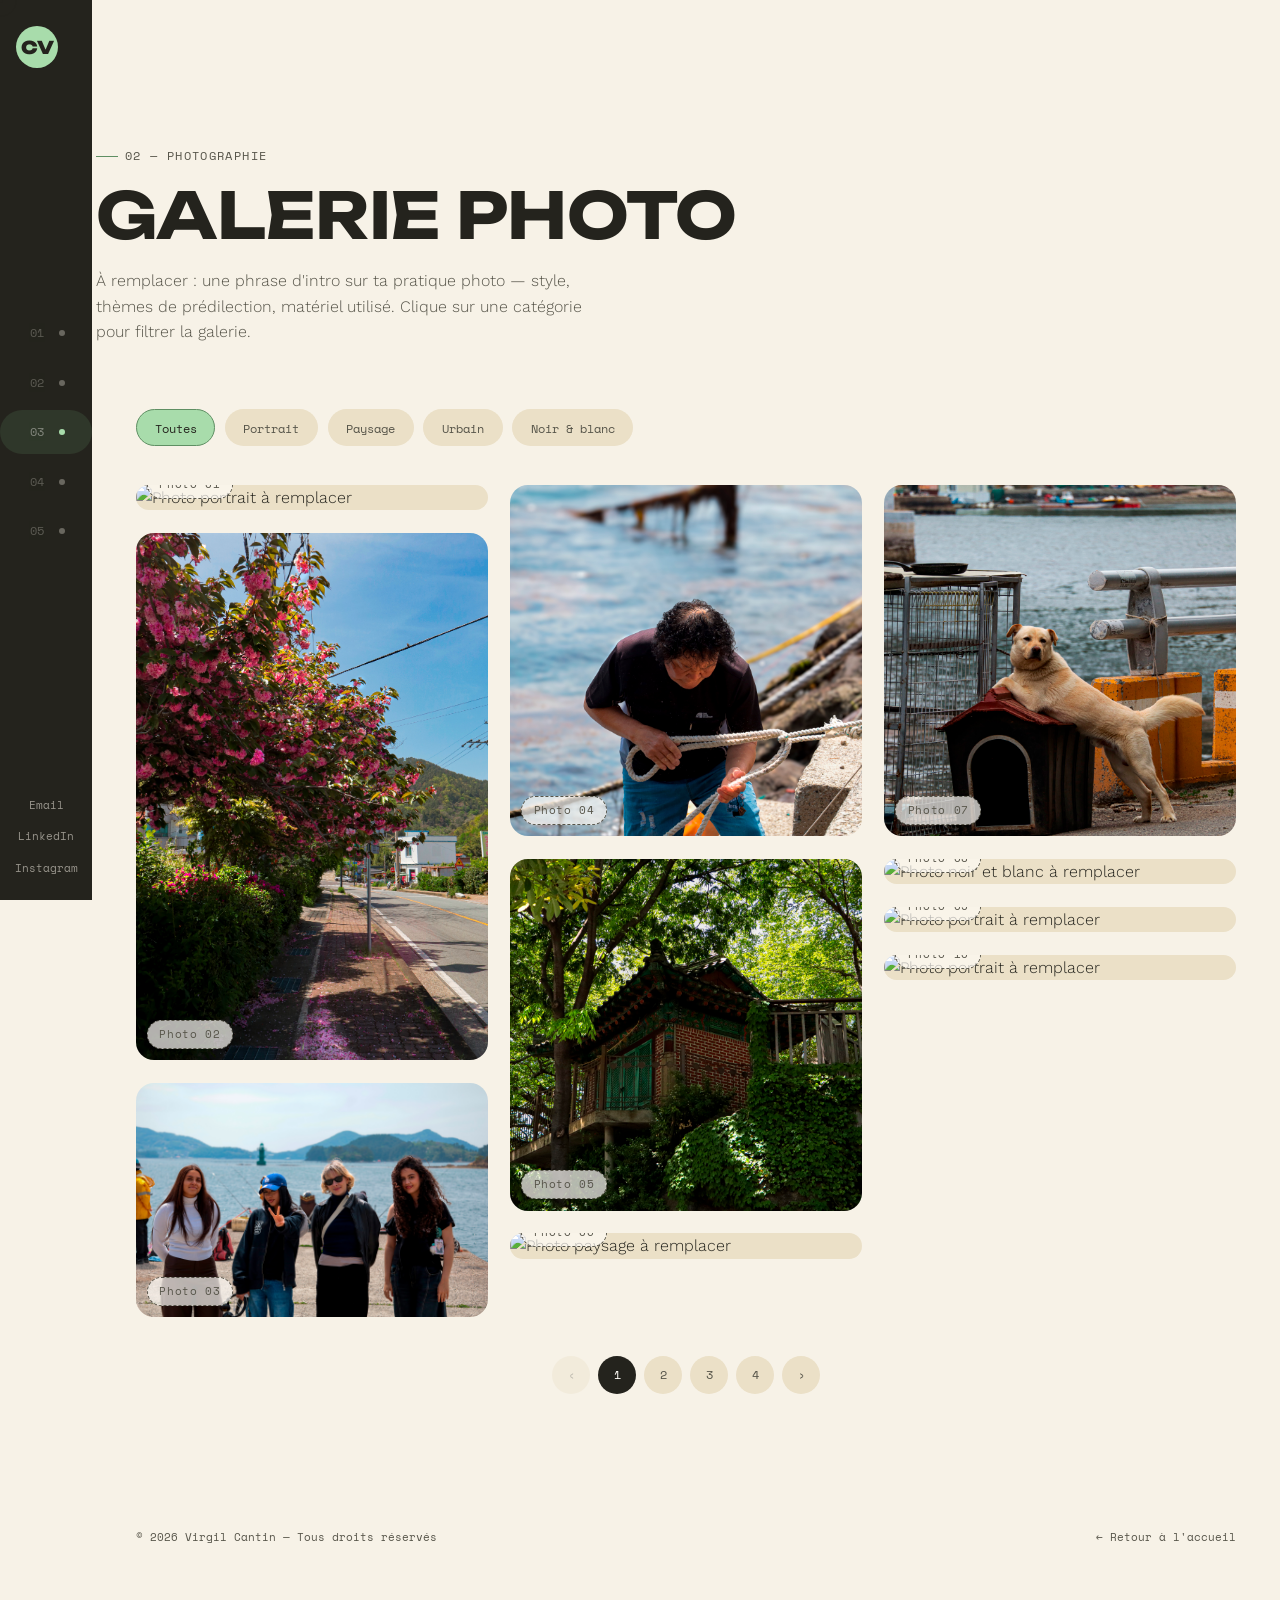
==== commit 75160ed2: "Modif" ====
--- a/photographie.html
+++ b/photographie.html
@@ -4,7 +4,7 @@
 <head>
   <meta charset="UTF-8">
   <meta name="viewport" content="width=device-width, initial-scale=1.0">
-  <title>Photographie — Prénom Nom</title>
+  <title>Photographie — Virgil Cantin</title>
   <link rel="preconnect" href="https://fonts.googleapis.com">
   <link rel="preconnect" href="https://fonts.gstatic.com" crossorigin>
   <link
@@ -69,17 +69,17 @@
 
           <div class="gallery reveal">
             <!-- Répète ce bloc pour chaque photo — remplace l'image (src), la catégorie (data-cat) et la légende (data-caption) -->
-            <div class="gallery-item" data-cat="portrait" data-caption="Portrait — Titre de la photo, lieu, année">
+            <div class="gallery-item" data-cat="portrait" data-caption="Photo">
               <img src="images/IMG_0349.jpg" alt="Photo portrait à remplacer" loading="lazy">
               <span class="placeholder-tag" style="position:absolute;bottom:.7rem;left:.7rem;">Photo 01</span>
               <div class="gallery-cap"><span>Portrait — à remplacer</span></div>
             </div>
-            <div class="gallery-item" data-cat="paysage" data-caption="Paysage — Titre de la photo, lieu, année">
+            <div class="gallery-item" data-cat="paysage" data-caption="Photo">
               <img src="images/IMG_0351.jpg" alt="Photo paysage à remplacer" loading="lazy">
               <span class="placeholder-tag" style="position:absolute;bottom:.7rem;left:.7rem;">Photo 02</span>
               <div class="gallery-cap"><span>Paysage — à remplacer</span></div>
             </div>
-            <div class="gallery-item" data-cat="urbain" data-caption="Urbain — Titre de la photo, lieu, année">
+            <div class="gallery-item" data-cat="urbain" data-caption="Photo">
               <img src="images/IMG_0615.jpg" alt="Photo urbaine à remplacer" loading="lazy">
               <span class="placeholder-tag" style="position:absolute;bottom:.7rem;left:.7rem;">Photo 03</span>
               <div class="gallery-cap"><span>Urbain — à remplacer</span></div>
@@ -90,17 +90,17 @@
               <span class="placeholder-tag" style="position:absolute;bottom:.7rem;left:.7rem;">Photo 04</span>
               <div class="gallery-cap"><span>Noir & blanc — à remplacer</span></div>
             </div>
-            <div class="gallery-item" data-cat="portrait" data-caption="Portrait — Titre de la photo, lieu, année">
+            <div class="gallery-item" data-cat="portrait" data-caption="Photo">
               <img src="images/IMG_0510.jpg" alt="Photo portrait à remplacer" loading="lazy">
               <span class="placeholder-tag" style="position:absolute;bottom:.7rem;left:.7rem;">Photo 05</span>
               <div class="gallery-cap"><span>Portrait — à remplacer</span></div>
             </div>
-            <div class="gallery-item" data-cat="paysage" data-caption="Paysage — Titre de la photo, lieu, année">
+            <div class="gallery-item" data-cat="paysage" data-caption="Photo">
               <img src="images/IMG_0995.jpg" alt="Photo paysage à remplacer" loading="lazy">
               <span class="placeholder-tag" style="position:absolute;bottom:.7rem;left:.7rem;">Photo 06</span>
               <div class="gallery-cap"><span>Paysage — à remplacer</span></div>
             </div>
-            <div class="gallery-item" data-cat="urbain" data-caption="Urbain — Titre de la photo, lieu, année">
+            <div class="gallery-item" data-cat="urbain" data-caption="Photo">
               <img src="images/IMG_0647.jpg" alt="Photo urbaine à remplacer" loading="lazy">
               <span class="placeholder-tag" style="position:absolute;bottom:.7rem;left:.7rem;">Photo 07</span>
               <div class="gallery-cap"><span>Urbain — à remplacer</span></div>
@@ -111,122 +111,122 @@
               <span class="placeholder-tag" style="position:absolute;bottom:.7rem;left:.7rem;">Photo 08</span>
               <div class="gallery-cap"><span>Noir & blanc — à remplacer</span></div>
             </div>
-            <div class="gallery-item" data-cat="portrait" data-caption="Portrait — Titre de la photo, lieu, année">
+            <div class="gallery-item" data-cat="portrait" data-caption="Photo">
               <img src="images/IMG_1003.jpg" alt="Photo portrait à remplacer" loading="lazy">
               <span class="placeholder-tag" style="position:absolute;bottom:.7rem;left:.7rem;">Photo 09</span>
               <div class="gallery-cap"><span>Portrait — à remplacer</span></div>
             </div>
-            <div class="gallery-item" data-cat="portrait" data-caption="Portrait — Titre de la photo, lieu, année">
+            <div class="gallery-item" data-cat="portrait" data-caption="Photo">
               <img src="images/IMG_1012.jpg" alt="Photo portrait à remplacer" loading="lazy">
               <span class="placeholder-tag" style="position:absolute;bottom:.7rem;left:.7rem;">Photo 10</span>
               <div class="gallery-cap"><span>Portrait — à remplacer</span></div>
             </div>
-            <div class="gallery-item" data-cat="portrait" data-caption="Portrait — Titre de la photo, lieu, année">
+            <div class="gallery-item" data-cat="portrait" data-caption="Photo">
               <img src="images/IMG_1045.jpg" alt="Photo portrait à remplacer" loading="lazy">
               <span class="placeholder-tag" style="position:absolute;bottom:.7rem;left:.7rem;">Photo 11</span>
               <div class="gallery-cap"><span>Portrait — à remplacer</span></div>
             </div>
-            <div class="gallery-item" data-cat="portrait" data-caption="Portrait — Titre de la photo, lieu, année">
+            <div class="gallery-item" data-cat="portrait" data-caption="Photo">
               <img src="images/IMG_1046.jpg" alt="Photo portrait à remplacer" loading="lazy">
               <span class="placeholder-tag" style="position:absolute;bottom:.7rem;left:.7rem;">Photo 12</span>
               <div class="gallery-cap"><span>Portrait — à remplacer</span></div>
             </div>
-            <div class="gallery-item" data-cat="portrait" data-caption="Portrait — Titre de la photo, lieu, année">
+            <div class="gallery-item" data-cat="portrait" data-caption="Photo">
               <img src="images/IMG_1395.jpg" alt="Photo portrait à remplacer" loading="lazy">
               <span class="placeholder-tag" style="position:absolute;bottom:.7rem;left:.7rem;">Photo 13</span>
               <div class="gallery-cap"><span>Portrait — à remplacer</span></div>
             </div>
-            <div class="gallery-item" data-cat="portrait" data-caption="Portrait — Titre de la photo, lieu, année">
+            <div class="gallery-item" data-cat="portrait" data-caption="Photo">
               <img src="images/IMG_1398.jpg" alt="Photo portrait à remplacer" loading="lazy">
               <span class="placeholder-tag" style="position:absolute;bottom:.7rem;left:.7rem;">Photo 14</span>
               <div class="gallery-cap"><span>Portrait — à remplacer</span></div>
             </div>
-            <div class="gallery-item" data-cat="portrait" data-caption="Portrait — Titre de la photo, lieu, année">
+            <div class="gallery-item" data-cat="portrait" data-caption="Photo">
               <img src="images/IMG_1632.jpg" alt="Photo portrait à remplacer" loading="lazy">
               <span class="placeholder-tag" style="position:absolute;bottom:.7rem;left:.7rem;">Photo 15</span>
               <div class="gallery-cap"><span>Portrait — à remplacer</span></div>
             </div>
-            <div class="gallery-item" data-cat="portrait" data-caption="Portrait — Titre de la photo, lieu, année">
+            <div class="gallery-item" data-cat="portrait" data-caption="Photo">
               <img src="images/IMG_1457.jpg" alt="Photo portrait à remplacer" loading="lazy">
               <span class="placeholder-tag" style="position:absolute;bottom:.7rem;left:.7rem;">Photo 16</span>
               <div class="gallery-cap"><span>Portrait — à remplacer</span></div>
             </div>
-            <div class="gallery-item" data-cat="portrait" data-caption="Portrait — Titre de la photo, lieu, année">
+            <div class="gallery-item" data-cat="portrait" data-caption="Photo">
               <img src="images/IMG_1462.jpg" alt="Photo portrait à remplacer" loading="lazy">
               <span class="placeholder-tag" style="position:absolute;bottom:.7rem;left:.7rem;">Photo 17</span>
               <div class="gallery-cap"><span>Portrait — à remplacer</span></div>
             </div>
-            <div class="gallery-item" data-cat="portrait" data-caption="Portrait — Titre de la photo, lieu, année">
+            <div class="gallery-item" data-cat="portrait" data-caption="Photo">
               <img src="images/IMG_1483.jpg" alt="Photo portrait à remplacer" loading="lazy">
               <span class="placeholder-tag" style="position:absolute;bottom:.7rem;left:.7rem;">Photo 18</span>
               <div class="gallery-cap"><span>Portrait — à remplacer</span></div>
             </div>
-            <div class="gallery-item" data-cat="portrait" data-caption="Portrait — Titre de la photo, lieu, année">
+            <div class="gallery-item" data-cat="portrait" data-caption="Photo">
               <img src="images/IMG_1519.jpg" alt="Photo portrait à remplacer" loading="lazy">
               <span class="placeholder-tag" style="position:absolute;bottom:.7rem;left:.7rem;">Photo 19</span>
               <div class="gallery-cap"><span>Portrait — à remplacer</span></div>
             </div>
-            <div class="gallery-item" data-cat="portrait" data-caption="Portrait — Titre de la photo, lieu, année">
+            <div class="gallery-item" data-cat="portrait" data-caption="Photo">
               <img src="images/IMG_1520.jpg" alt="Photo portrait à remplacer" loading="lazy">
               <span class="placeholder-tag" style="position:absolute;bottom:.7rem;left:.7rem;">Photo 20</span>
               <div class="gallery-cap"><span>Portrait — à remplacer</span></div>
             </div>
-            <div class="gallery-item" data-cat="portrait" data-caption="Portrait — Titre de la photo, lieu, année">
+            <div class="gallery-item" data-cat="portrait" data-caption="Photo">
               <img src="images/IMG_1550.jpg" alt="Photo portrait à remplacer" loading="lazy">
               <span class="placeholder-tag" style="position:absolute;bottom:.7rem;left:.7rem;">Photo 21</span>
               <div class="gallery-cap"><span>Portrait — à remplacer</span></div>
             </div>
-            <div class="gallery-item" data-cat="portrait" data-caption="Portrait — Titre de la photo, lieu, année">
+            <div class="gallery-item" data-cat="portrait" data-caption="Photo">
               <img src="images/IMG_1566.jpg" alt="Photo portrait à remplacer" loading="lazy">
               <span class="placeholder-tag" style="position:absolute;bottom:.7rem;left:.7rem;">Photo 22</span>
               <div class="gallery-cap"><span>Portrait — à remplacer</span></div>
             </div>
-            <div class="gallery-item" data-cat="portrait" data-caption="Portrait — Titre de la photo, lieu, année">
+            <div class="gallery-item" data-cat="portrait" data-caption="Photo">
               <img src="images/IMG_1562.jpg" alt="Photo portrait à remplacer" loading="lazy">
               <span class="placeholder-tag" style="position:absolute;bottom:.7rem;left:.7rem;">Photo 23</span>
               <div class="gallery-cap"><span>Portrait — à remplacer</span></div>
             </div>
-            <div class="gallery-item" data-cat="portrait" data-caption="Portrait — Titre de la photo, lieu, année">
+            <div class="gallery-item" data-cat="portrait" data-caption="Photo">
               <img src="images/IMG_1571.jpg" alt="Photo portrait à remplacer" loading="lazy">
               <span class="placeholder-tag" style="position:absolute;bottom:.7rem;left:.7rem;">Photo 24</span>
               <div class="gallery-cap"><span>Portrait — à remplacer</span></div>
             </div>
-            <div class="gallery-item" data-cat="portrait" data-caption="Portrait — Titre de la photo, lieu, année">
+            <div class="gallery-item" data-cat="portrait" data-caption="Photo">
               <img src="images/IMG_1584.jpg" alt="Photo portrait à remplacer" loading="lazy">
               <span class="placeholder-tag" style="position:absolute;bottom:.7rem;left:.7rem;">Photo 25</span>
               <div class="gallery-cap"><span>Portrait — à remplacer</span></div>
             </div>
-            <div class="gallery-item" data-cat="portrait" data-caption="Portrait — Titre de la photo, lieu, année">
+            <div class="gallery-item" data-cat="portrait" data-caption="Photo">
               <img src="images/IMG_1592.jpg" alt="Photo portrait à remplacer" loading="lazy">
               <span class="placeholder-tag" style="position:absolute;bottom:.7rem;left:.7rem;">Photo 26</span>
               <div class="gallery-cap"><span>Portrait — à remplacer</span></div>
             </div>
-            <div class="gallery-item" data-cat="portrait" data-caption="Portrait — Titre de la photo, lieu, année">
+            <div class="gallery-item" data-cat="portrait" data-caption="Photo">
               <img src="images/IMG_1595.jpg" alt="Photo portrait à remplacer" loading="lazy">
               <span class="placeholder-tag" style="position:absolute;bottom:.7rem;left:.7rem;">Photo 27</span>
               <div class="gallery-cap"><span>Portrait — à remplacer</span></div>
             </div>
-            <div class="gallery-item" data-cat="portrait" data-caption="Portrait — Titre de la photo, lieu, année">
+            <div class="gallery-item" data-cat="portrait" data-caption="Photo">
               <img src="images/IMG_1597.jpg" alt="Photo portrait à remplacer" loading="lazy">
               <span class="placeholder-tag" style="position:absolute;bottom:.7rem;left:.7rem;">Photo 28</span>
               <div class="gallery-cap"><span>Portrait — à remplacer</span></div>
             </div>
-            <div class="gallery-item" data-cat="portrait" data-caption="Portrait — Titre de la photo, lieu, année">
+            <div class="gallery-item" data-cat="portrait" data-caption="Photo">
               <img src="images/IMG_1609.jpg" alt="Photo portrait à remplacer" loading="lazy">
               <span class="placeholder-tag" style="position:absolute;bottom:.7rem;left:.7rem;">Photo 29</span>
               <div class="gallery-cap"><span>Portrait — à remplacer</span></div>
             </div>
-            <div class="gallery-item" data-cat="portrait" data-caption="Portrait — Titre de la photo, lieu, année">
+            <div class="gallery-item" data-cat="portrait" data-caption="Photo">
               <img src="images/IMG_1615.jpg" alt="Photo portrait à remplacer" loading="lazy">
               <span class="placeholder-tag" style="position:absolute;bottom:.7rem;left:.7rem;">Photo 30</span>
               <div class="gallery-cap"><span>Portrait — à remplacer</span></div>
             </div>
-            <div class="gallery-item" data-cat="portrait" data-caption="Portrait — Titre de la photo, lieu, année">
+            <div class="gallery-item" data-cat="portrait" data-caption="Photo">
               <img src="images/IMG_1619.jpg" alt="Photo portrait à remplacer" loading="lazy">
               <span class="placeholder-tag" style="position:absolute;bottom:.7rem;left:.7rem;">Photo 31</span>
               <div class="gallery-cap"><span>Portrait — à remplacer</span></div>
             </div>
-            <div class="gallery-item" data-cat="portrait" data-caption="Portrait — Titre de la photo, lieu, année">
+            <div class="gallery-item" data-cat="portrait" data-caption="Photo">
               <img src="images/IMG_1623.jpg" alt="Photo portrait à remplacer" loading="lazy">
               <span class="placeholder-tag" style="position:absolute;bottom:.7rem;left:.7rem;">Photo 32</span>
               <div class="gallery-cap"><span>Portrait — à remplacer</span></div>
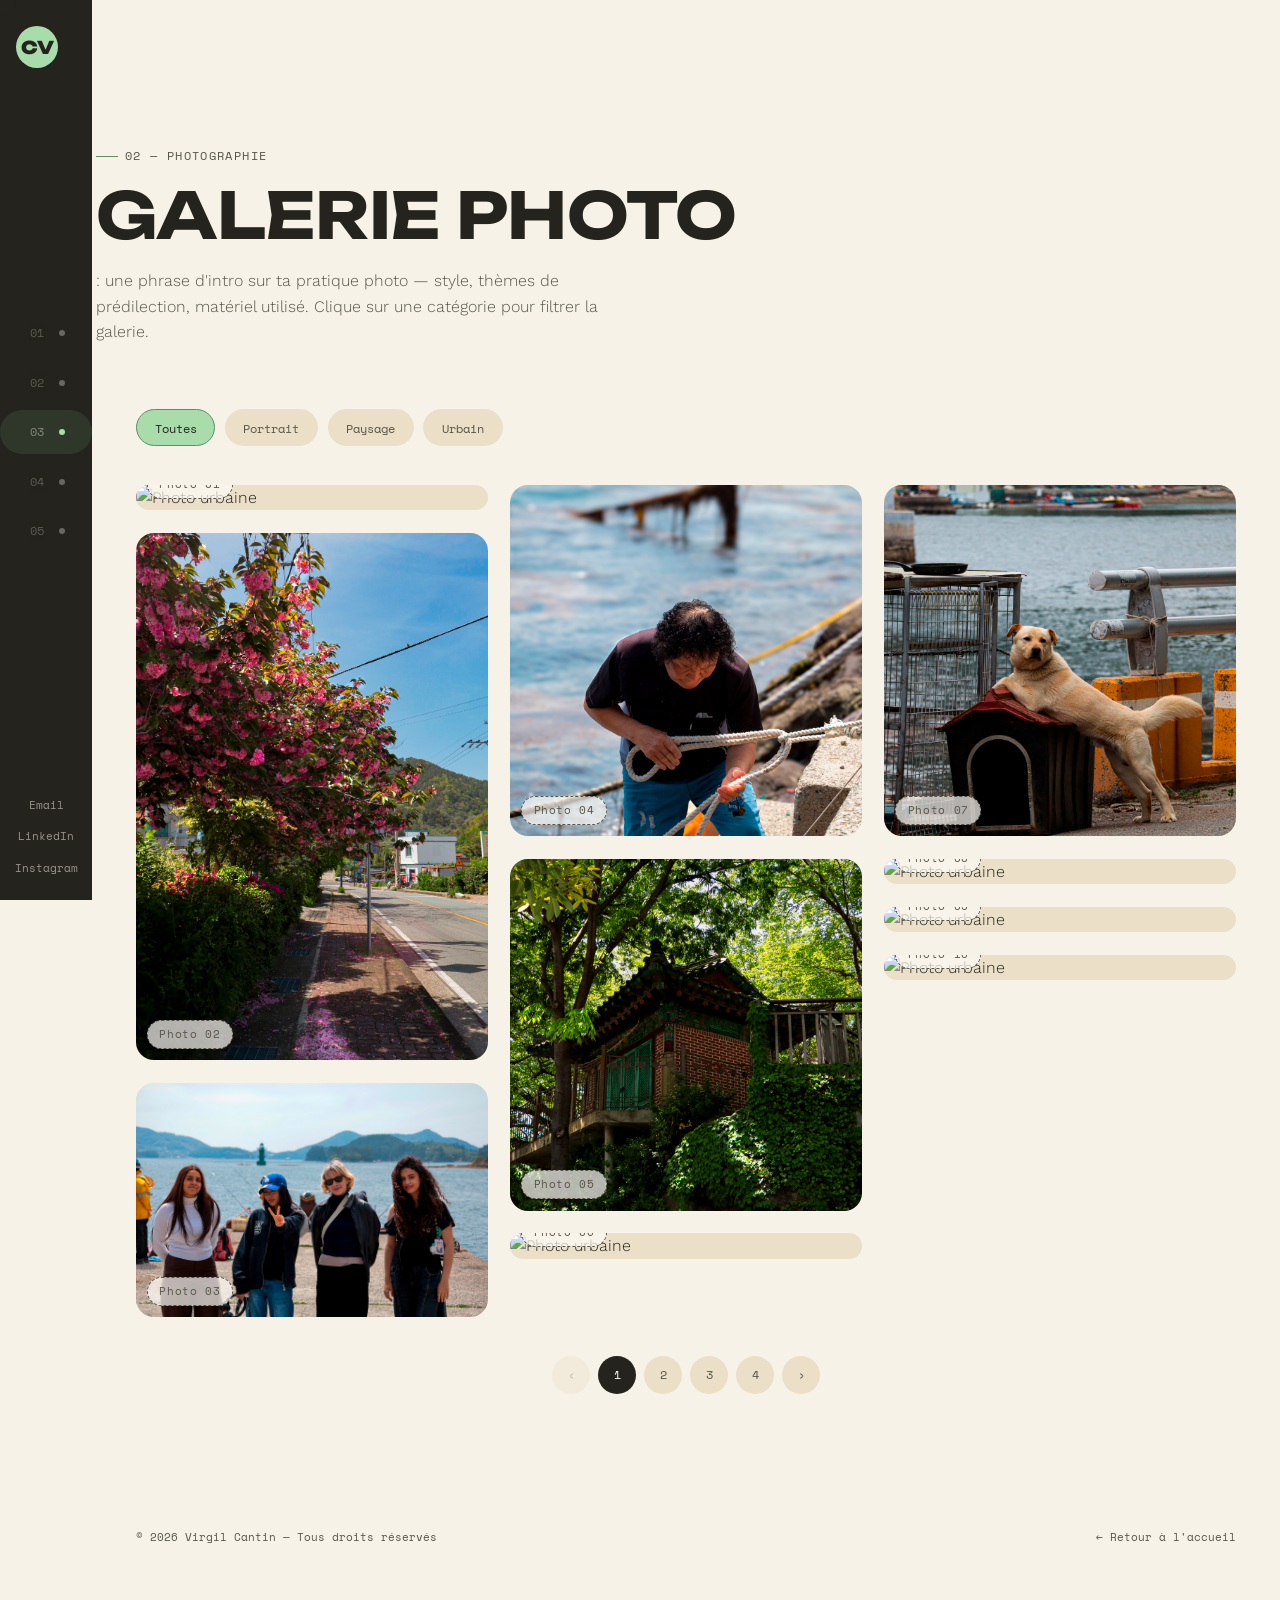
==== commit f16085d2: "Update photographie.html" ====
--- a/photographie.html
+++ b/photographie.html
@@ -51,7 +51,7 @@
         <p class="eyebrow reveal">02 — Photographie</p>
         <h1 class="reveal" style="transition-delay:.05s">Galerie photo</h1>
         <p class="reveal" style="transition-delay:.1s">
-          À remplacer : une phrase d'intro sur ta pratique photo — style, thèmes de
+       : une phrase d'intro sur ta pratique photo — style, thèmes de
           prédilection, matériel utilisé. Clique sur une catégorie pour filtrer la galerie.
         </p>
       </header>
@@ -64,172 +64,171 @@
             <button class="filter-btn" data-filter="portrait">Portrait</button>
             <button class="filter-btn" data-filter="paysage">Paysage</button>
             <button class="filter-btn" data-filter="urbain">Urbain</button>
-            <button class="filter-btn" data-filter="noir-et-blanc">Noir & blanc</button>
           </div>
 
           <div class="gallery reveal">
             <!-- Répète ce bloc pour chaque photo — remplace l'image (src), la catégorie (data-cat) et la légende (data-caption) -->
-            <div class="gallery-item" data-cat="portrait" data-caption="Photo">
-              <img src="images/IMG_0349.jpg" alt="Photo portrait à remplacer" loading="lazy">
+            <div class="gallery-item" data-cat="urbain" data-caption="Photo">
+              <img src="images/IMG_0349.jpg" alt="Photo urbaine" loading="lazy">
               <span class="placeholder-tag" style="position:absolute;bottom:.7rem;left:.7rem;">Photo 01</span>
-              <div class="gallery-cap"><span>Portrait — à remplacer</span></div>
-            </div>
-            <div class="gallery-item" data-cat="paysage" data-caption="Photo">
-              <img src="images/IMG_0351.jpg" alt="Photo paysage à remplacer" loading="lazy">
+              <div class="gallery-cap"><span>Escalier feuillu de Geoje</span></div>
+            </div>
+            <div class="gallery-item" data-cat="urbain" data-caption="Photo">
+              <img src="images/IMG_0351.jpg" alt="Photo urbaine" loading="lazy">
               <span class="placeholder-tag" style="position:absolute;bottom:.7rem;left:.7rem;">Photo 02</span>
-              <div class="gallery-cap"><span>Paysage — à remplacer</span></div>
-            </div>
-            <div class="gallery-item" data-cat="urbain" data-caption="Photo">
-              <img src="images/IMG_0615.jpg" alt="Photo urbaine à remplacer" loading="lazy">
+              <div class="gallery-cap"><span>Ruelle fleurie de Geoje</span></div>
+            </div>
+            <div class="gallery-item" data-cat="portrait" data-caption="Photo">
+              <img src="images/IMG_0615.jpg" alt="Photo portrait" loading="lazy">
               <span class="placeholder-tag" style="position:absolute;bottom:.7rem;left:.7rem;">Photo 03</span>
-              <div class="gallery-cap"><span>Urbain — à remplacer</span></div>
+              <div class="gallery-cap"><span>Portrait souvenir de Geoje</span></div>
             </div>
             <div class="gallery-item" data-cat="noir-et-blanc"
+              data-caption="Photo">
+              <img src="images/IMG_0589.jpg" alt="portrait" loading="lazy">
+              <span class="placeholder-tag" style="position:absolute;bottom:.7rem;left:.7rem;">Photo 04</span>
+              <div class="gallery-cap"><span>Portrait pêcheuse au travail</span></div>
+            </div>
+            <div class="gallery-item" data-cat="urbain" data-caption="Photo">
+              <img src="images/IMG_0510.jpg" alt="Photo urbaine" loading="lazy">
+              <span class="placeholder-tag" style="position:absolute;bottom:.7rem;left:.7rem;">Photo 05</span>
+              <div class="gallery-cap"><span>Temple traditionnel</span></div>
+            </div>
+            <div class="gallery-item" data-cat="urbain" data-caption="Photo">
+              <img src="images/IMG_0995.jpg" alt="Photo urbaine" loading="lazy">
+              <span class="placeholder-tag" style="position:absolute;bottom:.7rem;left:.7rem;">Photo 06</span>
+              <div class="gallery-cap"><span>Village de Gamcheon</span></div>
+            </div>
+            <div class="gallery-item" data-cat="urbain" data-caption="Photo">
+              <img src="images/IMG_0647.jpg" alt="Photo urbaine" loading="lazy">
+              <span class="placeholder-tag" style="position:absolute;bottom:.7rem;left:.7rem;">Photo 07</span>
+              <div class="gallery-cap"><span>Le chien et son domicile </span></div>
+            </div>
+            <div class="gallery-item" data-cat="urbain"
               data-caption="Noir & blanc — Titre de la photo, lieu, année">
-              <img src="images/IMG_0589.jpg" alt="Photo noir et blanc à remplacer" loading="lazy">
-              <span class="placeholder-tag" style="position:absolute;bottom:.7rem;left:.7rem;">Photo 04</span>
-              <div class="gallery-cap"><span>Noir & blanc — à remplacer</span></div>
-            </div>
-            <div class="gallery-item" data-cat="portrait" data-caption="Photo">
-              <img src="images/IMG_0510.jpg" alt="Photo portrait à remplacer" loading="lazy">
-              <span class="placeholder-tag" style="position:absolute;bottom:.7rem;left:.7rem;">Photo 05</span>
-              <div class="gallery-cap"><span>Portrait — à remplacer</span></div>
-            </div>
-            <div class="gallery-item" data-cat="paysage" data-caption="Photo">
-              <img src="images/IMG_0995.jpg" alt="Photo paysage à remplacer" loading="lazy">
-              <span class="placeholder-tag" style="position:absolute;bottom:.7rem;left:.7rem;">Photo 06</span>
-              <div class="gallery-cap"><span>Paysage — à remplacer</span></div>
-            </div>
-            <div class="gallery-item" data-cat="urbain" data-caption="Photo">
-              <img src="images/IMG_0647.jpg" alt="Photo urbaine à remplacer" loading="lazy">
-              <span class="placeholder-tag" style="position:absolute;bottom:.7rem;left:.7rem;">Photo 07</span>
-              <div class="gallery-cap"><span>Urbain — à remplacer</span></div>
-            </div>
-            <div class="gallery-item" data-cat="noir-et-blanc"
-              data-caption="Noir & blanc — Titre de la photo, lieu, année">
-              <img src="images/IMG_1002.jpg" alt="Photo noir et blanc à remplacer" loading="lazy">
+              <img src="images/IMG_1002.jpg" alt="Photo urbaine" loading="lazy">
               <span class="placeholder-tag" style="position:absolute;bottom:.7rem;left:.7rem;">Photo 08</span>
-              <div class="gallery-cap"><span>Noir & blanc — à remplacer</span></div>
-            </div>
-            <div class="gallery-item" data-cat="portrait" data-caption="Photo">
-              <img src="images/IMG_1003.jpg" alt="Photo portrait à remplacer" loading="lazy">
+              <div class="gallery-cap"><span>Village de Gamcheon 2 </span></div>
+            </div>
+            <div class="gallery-item" data-cat="urbain" data-caption="Photo">
+              <img src="images/IMG_1003.jpg" alt="Photo urbaine" loading="lazy">
               <span class="placeholder-tag" style="position:absolute;bottom:.7rem;left:.7rem;">Photo 09</span>
-              <div class="gallery-cap"><span>Portrait — à remplacer</span></div>
-            </div>
-            <div class="gallery-item" data-cat="portrait" data-caption="Photo">
-              <img src="images/IMG_1012.jpg" alt="Photo portrait à remplacer" loading="lazy">
+              <div class="gallery-cap"><span>Village de Gamcheon 3 </span></div>
+            </div>
+            <div class="gallery-item" data-cat="urbain" data-caption="Photo">
+              <img src="images/IMG_1012.jpg" alt="Photo urbaine" loading="lazy">
               <span class="placeholder-tag" style="position:absolute;bottom:.7rem;left:.7rem;">Photo 10</span>
-              <div class="gallery-cap"><span>Portrait — à remplacer</span></div>
-            </div>
-            <div class="gallery-item" data-cat="portrait" data-caption="Photo">
-              <img src="images/IMG_1045.jpg" alt="Photo portrait à remplacer" loading="lazy">
+              <div class="gallery-cap"><span>Village de Gamcheon 4 </span></div>
+            </div>
+            <div class="gallery-item" data-cat="portrait" data-caption="Photo">
+              <img src="images/IMG_1045.jpg" alt="Photo portrait" loading="lazy">
               <span class="placeholder-tag" style="position:absolute;bottom:.7rem;left:.7rem;">Photo 11</span>
-              <div class="gallery-cap"><span>Portrait — à remplacer</span></div>
-            </div>
-            <div class="gallery-item" data-cat="portrait" data-caption="Photo">
-              <img src="images/IMG_1046.jpg" alt="Photo portrait à remplacer" loading="lazy">
+              <div class="gallery-cap"><span>Portrait étudiante 1 </span></div>
+            </div>
+            <div class="gallery-item" data-cat="portrait" data-caption="Photo">
+              <img src="images/IMG_1046.jpg" alt="Photo portrait" loading="lazy">
               <span class="placeholder-tag" style="position:absolute;bottom:.7rem;left:.7rem;">Photo 12</span>
-              <div class="gallery-cap"><span>Portrait — à remplacer</span></div>
-            </div>
-            <div class="gallery-item" data-cat="portrait" data-caption="Photo">
-              <img src="images/IMG_1395.jpg" alt="Photo portrait à remplacer" loading="lazy">
+              <div class="gallery-cap"><span>Portrait étudiante 2 </span></div>
+            </div>
+            <div class="gallery-item" data-cat="portrait" data-caption="Photo">
+              <img src="images/IMG_1395.jpg" alt="Photo portrait" loading="lazy">
               <span class="placeholder-tag" style="position:absolute;bottom:.7rem;left:.7rem;">Photo 13</span>
-              <div class="gallery-cap"><span>Portrait — à remplacer</span></div>
-            </div>
-            <div class="gallery-item" data-cat="portrait" data-caption="Photo">
-              <img src="images/IMG_1398.jpg" alt="Photo portrait à remplacer" loading="lazy">
+              <div class="gallery-cap"><span>Portrait étudiante 3 </span></div>
+            </div>
+            <div class="gallery-item" data-cat="portrait" data-caption="Photo">
+              <img src="images/IMG_1398.jpg" alt="Photo portrait" loading="lazy">
               <span class="placeholder-tag" style="position:absolute;bottom:.7rem;left:.7rem;">Photo 14</span>
-              <div class="gallery-cap"><span>Portrait — à remplacer</span></div>
-            </div>
-            <div class="gallery-item" data-cat="portrait" data-caption="Photo">
-              <img src="images/IMG_1632.jpg" alt="Photo portrait à remplacer" loading="lazy">
+              <div class="gallery-cap"><span>Portrait étudiante 4 </span></div>
+            </div>
+            <div class="gallery-item" data-cat="portrait" data-caption="Photo">
+              <img src="images/IMG_1632.jpg" alt="Photo portrait " loading="lazy">
               <span class="placeholder-tag" style="position:absolute;bottom:.7rem;left:.7rem;">Photo 15</span>
-              <div class="gallery-cap"><span>Portrait — à remplacer</span></div>
-            </div>
-            <div class="gallery-item" data-cat="portrait" data-caption="Photo">
-              <img src="images/IMG_1457.jpg" alt="Photo portrait à remplacer" loading="lazy">
+              <div class="gallery-cap"><span>Portrait amis 1 </span></div>
+            </div>
+            <div class="gallery-item" data-cat="urbain" data-caption="Photo">
+              <img src="images/IMG_1457.jpg" alt="Photo urbaine" loading="lazy">
               <span class="placeholder-tag" style="position:absolute;bottom:.7rem;left:.7rem;">Photo 16</span>
-              <div class="gallery-cap"><span>Portrait — à remplacer</span></div>
-            </div>
-            <div class="gallery-item" data-cat="portrait" data-caption="Photo">
-              <img src="images/IMG_1462.jpg" alt="Photo portrait à remplacer" loading="lazy">
+              <div class="gallery-cap"><span>Temple traditionnel de Séoul </span></div>
+            </div>
+            <div class="gallery-item" data-cat="paysage" data-caption="Photo">
+              <img src="images/IMG_1462.jpg" alt="Photo paysage" loading="lazy">
               <span class="placeholder-tag" style="position:absolute;bottom:.7rem;left:.7rem;">Photo 17</span>
-              <div class="gallery-cap"><span>Portrait — à remplacer</span></div>
-            </div>
-            <div class="gallery-item" data-cat="portrait" data-caption="Photo">
-              <img src="images/IMG_1483.jpg" alt="Photo portrait à remplacer" loading="lazy">
+              <div class="gallery-cap"><span>Paysage traditionnel coréen </span></div>
+            </div>
+            <div class="gallery-item" data-cat="urbain" data-caption="Photo">
+              <img src="images/IMG_1483.jpg" alt="Photo portrai" loading="lazy">
               <span class="placeholder-tag" style="position:absolute;bottom:.7rem;left:.7rem;">Photo 18</span>
-              <div class="gallery-cap"><span>Portrait — à remplacer</span></div>
-            </div>
-            <div class="gallery-item" data-cat="portrait" data-caption="Photo">
-              <img src="images/IMG_1519.jpg" alt="Photo portrait à remplacer" loading="lazy">
+              <div class="gallery-cap"><span>Ruelle lumineuse de Séoul </span></div>
+            </div>
+            <div class="gallery-item" data-cat="portrait" data-caption="Photo">
+              <img src="images/IMG_1519.jpg" alt="Photo portrait " loading="lazy">
               <span class="placeholder-tag" style="position:absolute;bottom:.7rem;left:.7rem;">Photo 19</span>
-              <div class="gallery-cap"><span>Portrait — à remplacer</span></div>
-            </div>
-            <div class="gallery-item" data-cat="portrait" data-caption="Photo">
-              <img src="images/IMG_1520.jpg" alt="Photo portrait à remplacer" loading="lazy">
+              <div class="gallery-cap"><span>Portrait étudiante 5 </span></div>
+            </div>
+            <div class="gallery-item" data-cat="portrait" data-caption="Photo">
+              <img src="images/IMG_1520.jpg" alt="Photo portrait" loading="lazy">
               <span class="placeholder-tag" style="position:absolute;bottom:.7rem;left:.7rem;">Photo 20</span>
-              <div class="gallery-cap"><span>Portrait — à remplacer</span></div>
-            </div>
-            <div class="gallery-item" data-cat="portrait" data-caption="Photo">
-              <img src="images/IMG_1550.jpg" alt="Photo portrait à remplacer" loading="lazy">
+              <div class="gallery-cap"><span>Portrait étudiante 6 </span></div>
+            </div>
+            <div class="gallery-item" data-cat="portrait" data-caption="Photo">
+              <img src="images/IMG_1550.jpg" alt="Photo portrait" loading="lazy">
               <span class="placeholder-tag" style="position:absolute;bottom:.7rem;left:.7rem;">Photo 21</span>
-              <div class="gallery-cap"><span>Portrait — à remplacer</span></div>
-            </div>
-            <div class="gallery-item" data-cat="portrait" data-caption="Photo">
-              <img src="images/IMG_1566.jpg" alt="Photo portrait à remplacer" loading="lazy">
+              <div class="gallery-cap"><span>Restaurant Japonais</span></div>
+            </div>
+            <div class="gallery-item" data-cat="urbain" data-caption="Photo">
+              <img src="images/IMG_1566.jpg" alt="Photo urbaine" loading="lazy">
               <span class="placeholder-tag" style="position:absolute;bottom:.7rem;left:.7rem;">Photo 22</span>
-              <div class="gallery-cap"><span>Portrait — à remplacer</span></div>
-            </div>
-            <div class="gallery-item" data-cat="portrait" data-caption="Photo">
-              <img src="images/IMG_1562.jpg" alt="Photo portrait à remplacer" loading="lazy">
+              <div class="gallery-cap"><span>Ruelle de Séoul </span></div>
+            </div>
+            <div class="gallery-item" data-cat="portrait" data-caption="Photo">
+              <img src="images/IMG_1562.jpg" alt="Photo portrait" loading="lazy">
               <span class="placeholder-tag" style="position:absolute;bottom:.7rem;left:.7rem;">Photo 23</span>
-              <div class="gallery-cap"><span>Portrait — à remplacer</span></div>
-            </div>
-            <div class="gallery-item" data-cat="portrait" data-caption="Photo">
-              <img src="images/IMG_1571.jpg" alt="Photo portrait à remplacer" loading="lazy">
+              <div class="gallery-cap"><span>Portrait étudiante 7  </span></div>
+            </div>
+            <div class="gallery-item" data-cat="paysage" data-caption="Photo">
+              <img src="images/IMG_1571.jpg" alt="Photo paysage" loading="lazy">
               <span class="placeholder-tag" style="position:absolute;bottom:.7rem;left:.7rem;">Photo 24</span>
-              <div class="gallery-cap"><span>Portrait — à remplacer</span></div>
-            </div>
-            <div class="gallery-item" data-cat="portrait" data-caption="Photo">
-              <img src="images/IMG_1584.jpg" alt="Photo portrait à remplacer" loading="lazy">
+              <div class="gallery-cap"><span>Pont fleuri de Séoul</span></div>
+            </div>
+            <div class="gallery-item" data-cat="paysage" data-caption="Photo">
+              <img src="images/IMG_1584.jpg" alt="Photo paysage" loading="lazy">
               <span class="placeholder-tag" style="position:absolute;bottom:.7rem;left:.7rem;">Photo 25</span>
-              <div class="gallery-cap"><span>Portrait — à remplacer</span></div>
-            </div>
-            <div class="gallery-item" data-cat="portrait" data-caption="Photo">
-              <img src="images/IMG_1592.jpg" alt="Photo portrait à remplacer" loading="lazy">
+              <div class="gallery-cap"><span> Fleurs colorées </span></div>
+            </div>
+            <div class="gallery-item" data-cat="paysage" data-caption="Photo">
+              <img src="images/IMG_1592.jpg" alt="Photo paysage" loading="lazy">
               <span class="placeholder-tag" style="position:absolute;bottom:.7rem;left:.7rem;">Photo 26</span>
-              <div class="gallery-cap"><span>Portrait — à remplacer</span></div>
-            </div>
-            <div class="gallery-item" data-cat="portrait" data-caption="Photo">
-              <img src="images/IMG_1595.jpg" alt="Photo portrait à remplacer" loading="lazy">
+              <div class="gallery-cap"><span>Paysage de carte postale </span></div>
+            </div>
+            <div class="gallery-item" data-cat="paysage" data-caption="Photo">
+              <img src="images/IMG_1595.jpg" alt="Photo paysage" loading="lazy">
               <span class="placeholder-tag" style="position:absolute;bottom:.7rem;left:.7rem;">Photo 27</span>
-              <div class="gallery-cap"><span>Portrait — à remplacer</span></div>
-            </div>
-            <div class="gallery-item" data-cat="portrait" data-caption="Photo">
-              <img src="images/IMG_1597.jpg" alt="Photo portrait à remplacer" loading="lazy">
+              <div class="gallery-cap"><span>Chemin de verdure </span></div>
+            </div>
+            <div class="gallery-item" data-cat="paysage" data-caption="Photo">
+              <img src="images/IMG_1597.jpg" alt="Photo paysage" loading="lazy">
               <span class="placeholder-tag" style="position:absolute;bottom:.7rem;left:.7rem;">Photo 28</span>
-              <div class="gallery-cap"><span>Portrait — à remplacer</span></div>
-            </div>
-            <div class="gallery-item" data-cat="portrait" data-caption="Photo">
-              <img src="images/IMG_1609.jpg" alt="Photo portrait à remplacer" loading="lazy">
+              <div class="gallery-cap"><span>Paysage de jardin coréen </span></div>
+            </div>
+            <div class="gallery-item" data-cat="paysage" data-caption="Photo">
+              <img src="images/IMG_1609.jpg" alt="Photo paysage" loading="lazy">
               <span class="placeholder-tag" style="position:absolute;bottom:.7rem;left:.7rem;">Photo 29</span>
-              <div class="gallery-cap"><span>Portrait — à remplacer</span></div>
-            </div>
-            <div class="gallery-item" data-cat="portrait" data-caption="Photo">
-              <img src="images/IMG_1615.jpg" alt="Photo portrait à remplacer" loading="lazy">
+              <div class="gallery-cap"><span>Escalier en désordre </span></div>
+            </div>
+            <div class="gallery-item" data-cat="paysage" data-caption="Photo">
+              <img src="images/IMG_1615.jpg" alt="Photo paysage" loading="lazy">
               <span class="placeholder-tag" style="position:absolute;bottom:.7rem;left:.7rem;">Photo 30</span>
-              <div class="gallery-cap"><span>Portrait — à remplacer</span></div>
-            </div>
-            <div class="gallery-item" data-cat="portrait" data-caption="Photo">
-              <img src="images/IMG_1619.jpg" alt="Photo portrait à remplacer" loading="lazy">
+              <div class="gallery-cap"><span>Oiseau perché sur sa branche </span></div>
+            </div>
+            <div class="gallery-item" data-cat="paysage" data-caption="Photo">
+              <img src="images/IMG_1619.jpg" alt="Photo paysage" loading="lazy">
               <span class="placeholder-tag" style="position:absolute;bottom:.7rem;left:.7rem;">Photo 31</span>
-              <div class="gallery-cap"><span>Portrait — à remplacer</span></div>
-            </div>
-            <div class="gallery-item" data-cat="portrait" data-caption="Photo">
-              <img src="images/IMG_1623.jpg" alt="Photo portrait à remplacer" loading="lazy">
+              <div class="gallery-cap"><span>Couché de soleil sur le fleuve</span></div>
+            </div>
+            <div class="gallery-item" data-cat="paysage" data-caption="Photo">
+              <img src="images/IMG_1623.jpg" alt="Photo paysage" loading="lazy">
               <span class="placeholder-tag" style="position:absolute;bottom:.7rem;left:.7rem;">Photo 32</span>
-              <div class="gallery-cap"><span>Portrait — à remplacer</span></div>
+              <div class="gallery-cap"><span>Pont de Séoul </span></div>
             </div>
 
           </div>
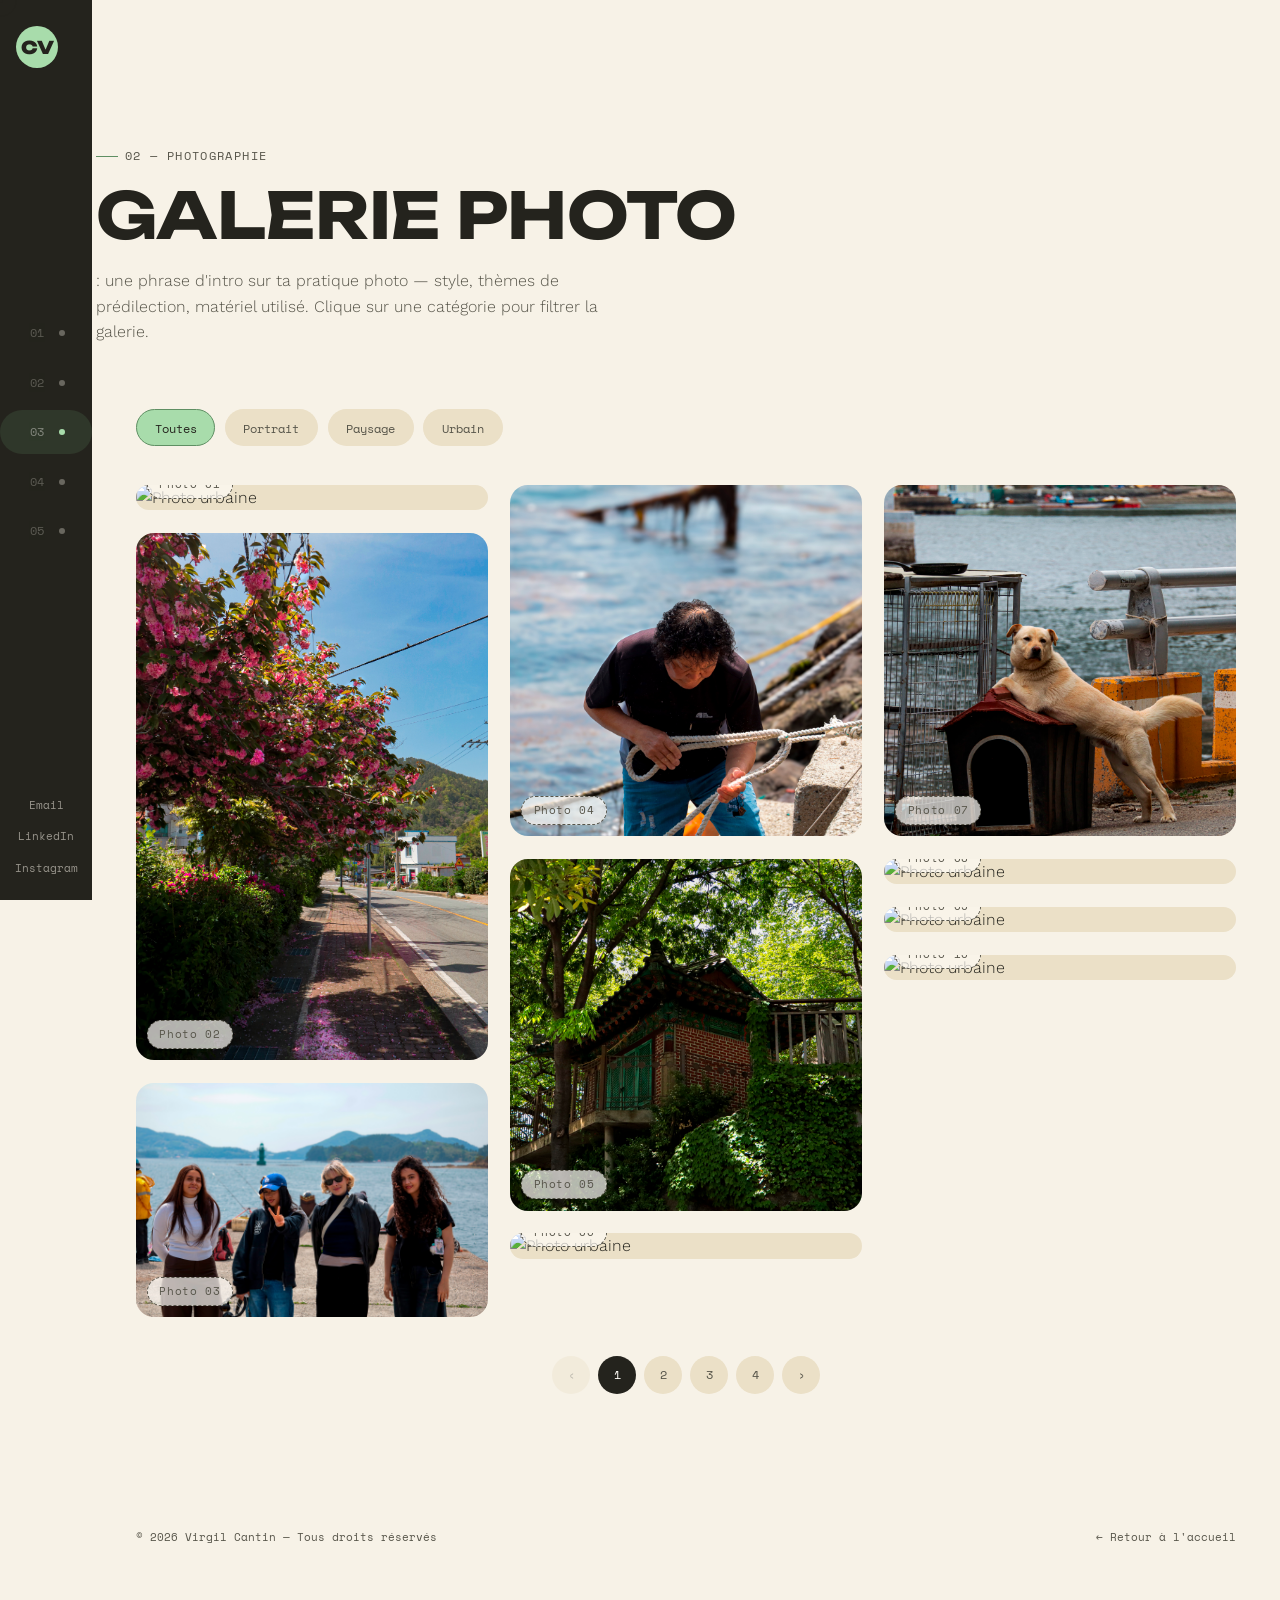
==== commit 0cbf04a1: "plami" ====
--- a/photographie.html
+++ b/photographie.html
@@ -33,7 +33,7 @@
               class="dot"></span><span class="label">Site documentaire</span></a></li>
         <li><a href="photographie.html" class="nav-link is-active"><span class="index">03</span><span
               class="dot"></span><span class="label">Photographie</span></a></li>
-        <li><a href="Plami.html" class="nav-link"><span class="index">04</span><span
+        <li><a href="plami.html" class="nav-link"><span class="index">04</span><span
               class="dot"></span><span class="label">Plami</span></a></li>
         <li><a href="projets-professionnels.html" class="nav-link"><span class="index">05</span><span
               class="dot"></span><span class="label">Projets pro</span></a></li>
